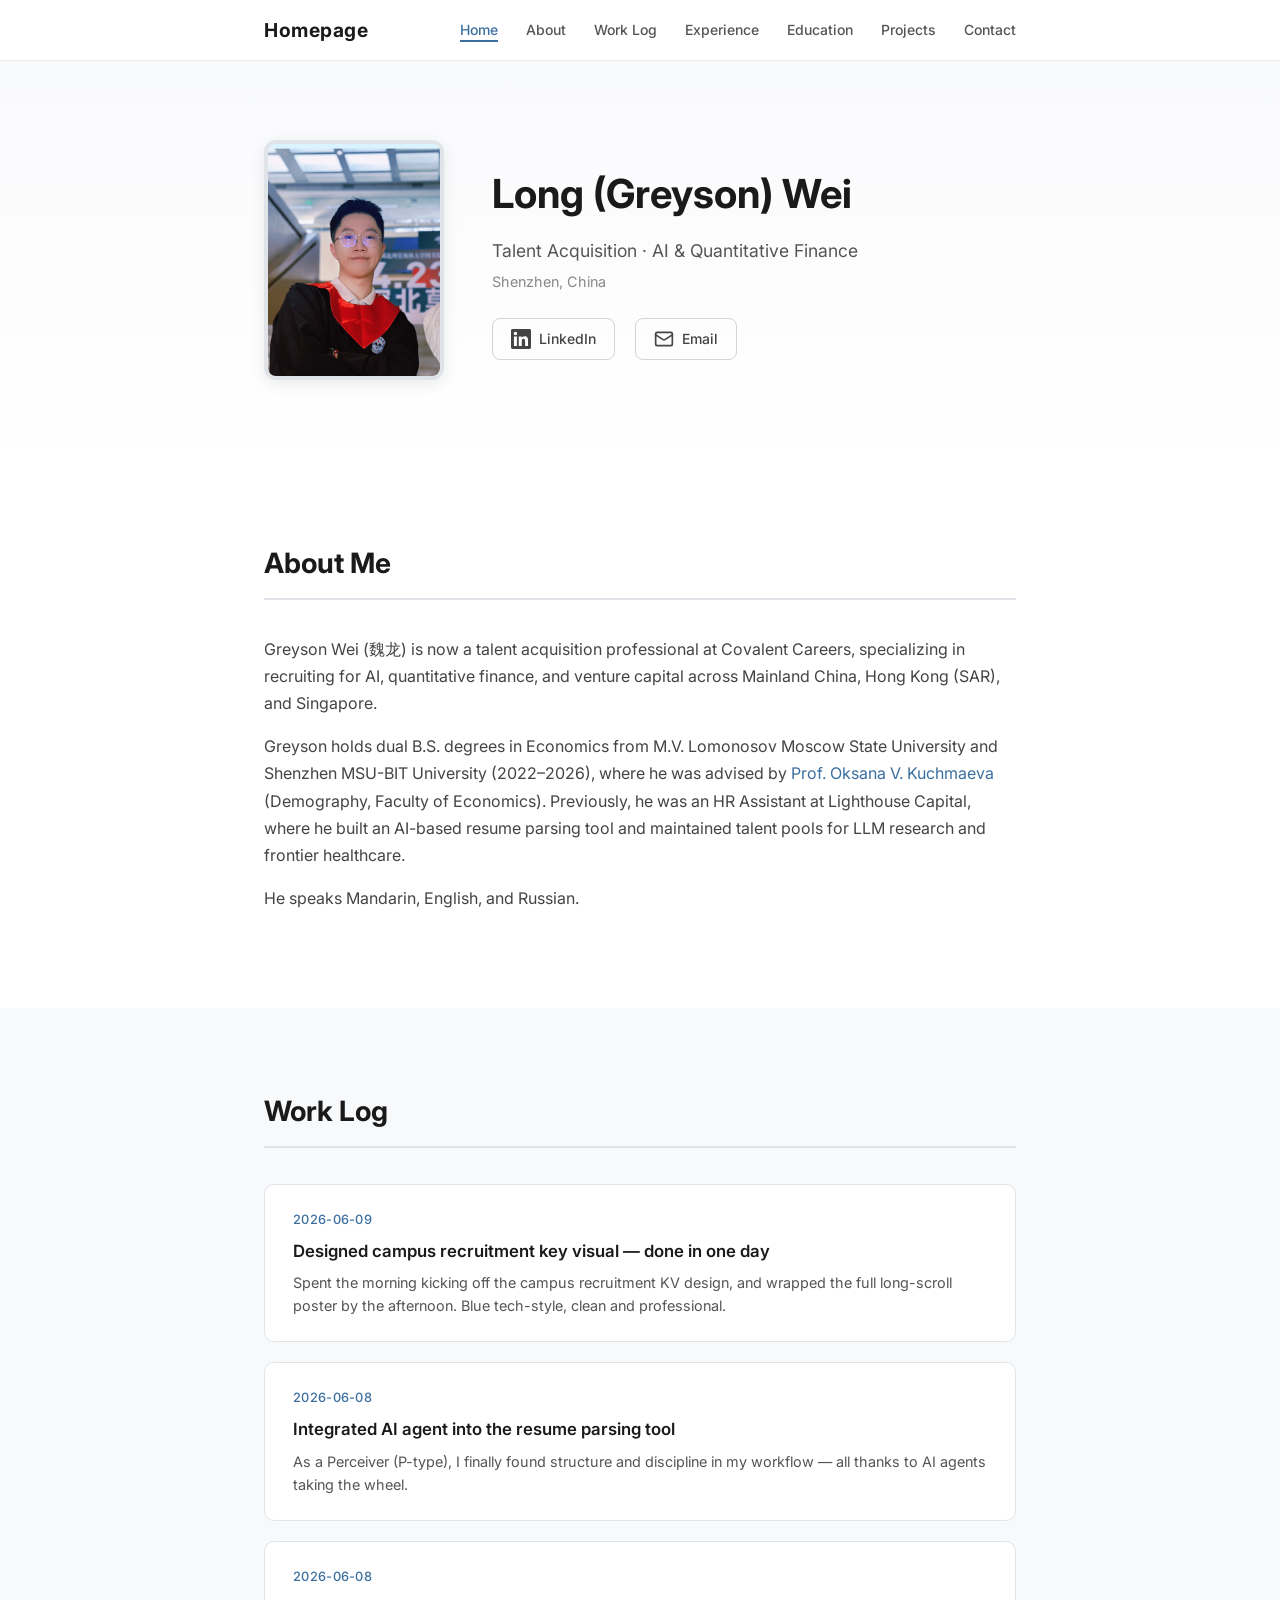
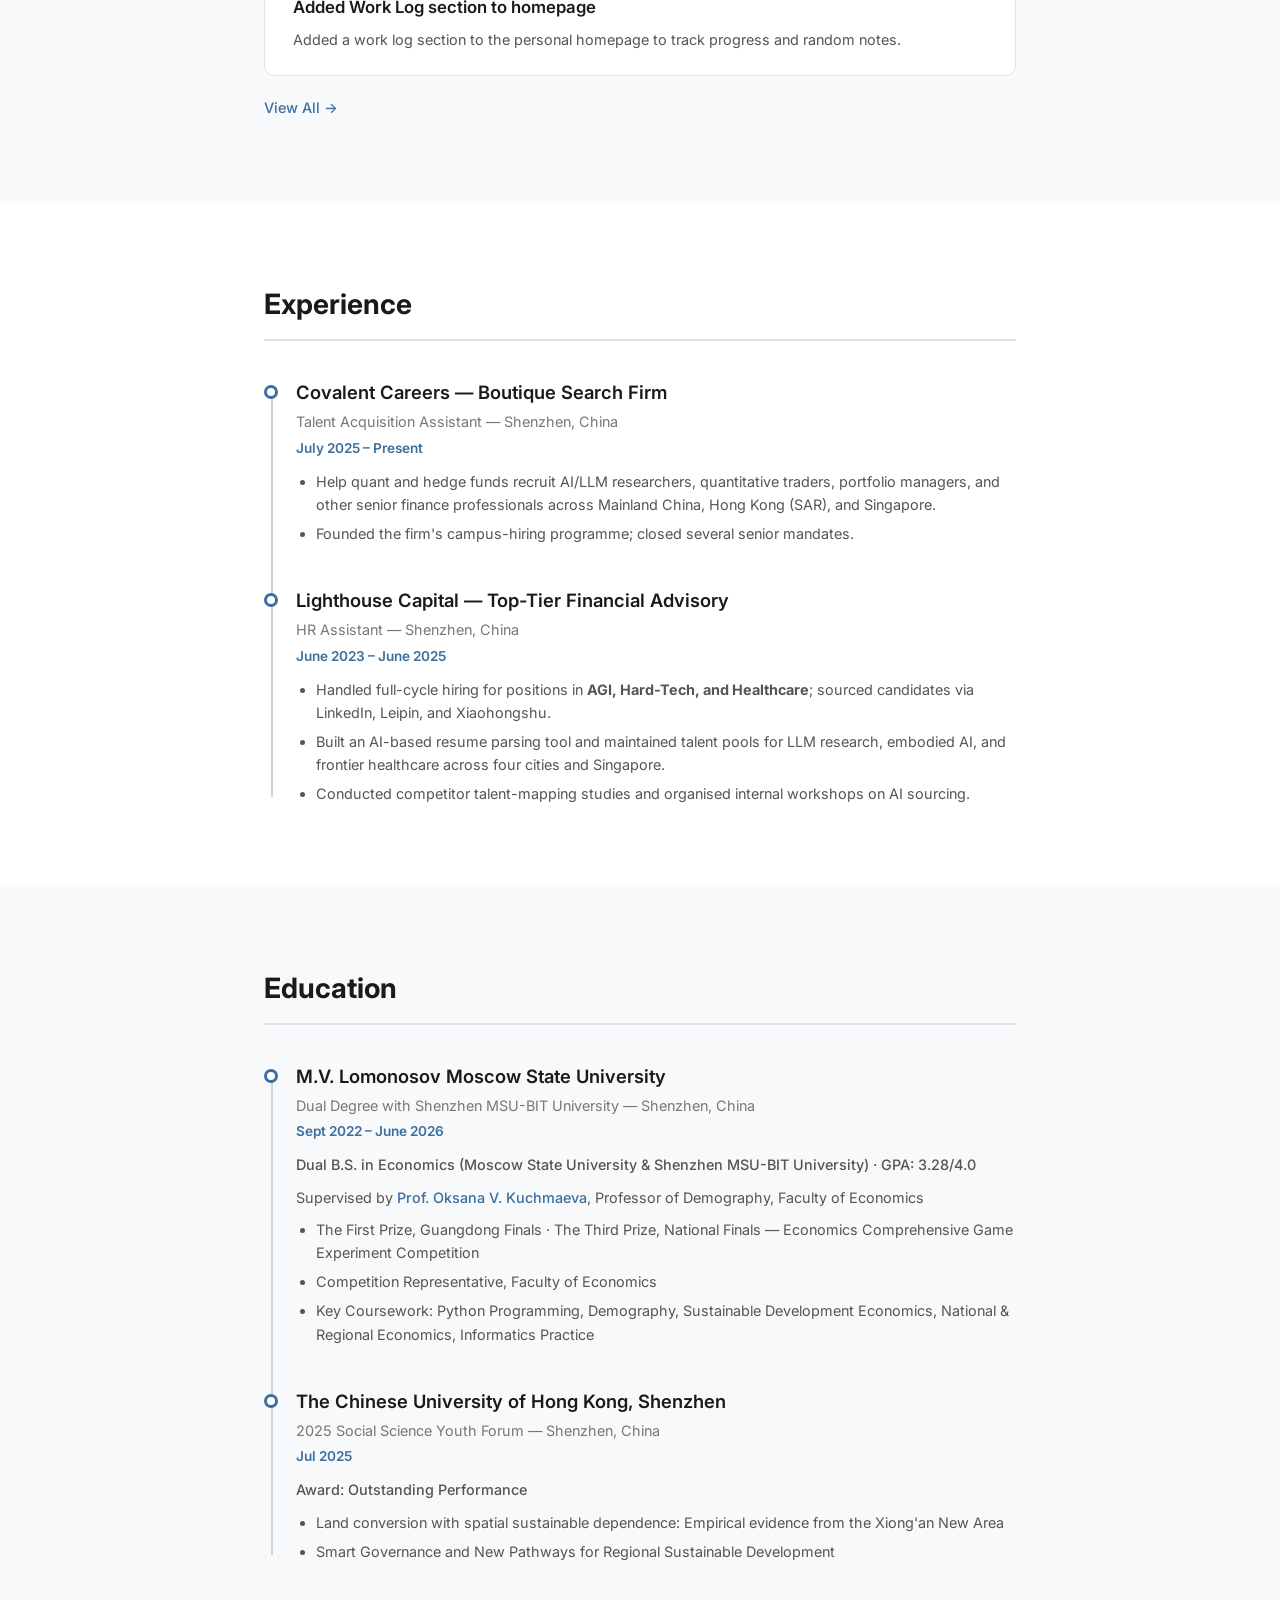
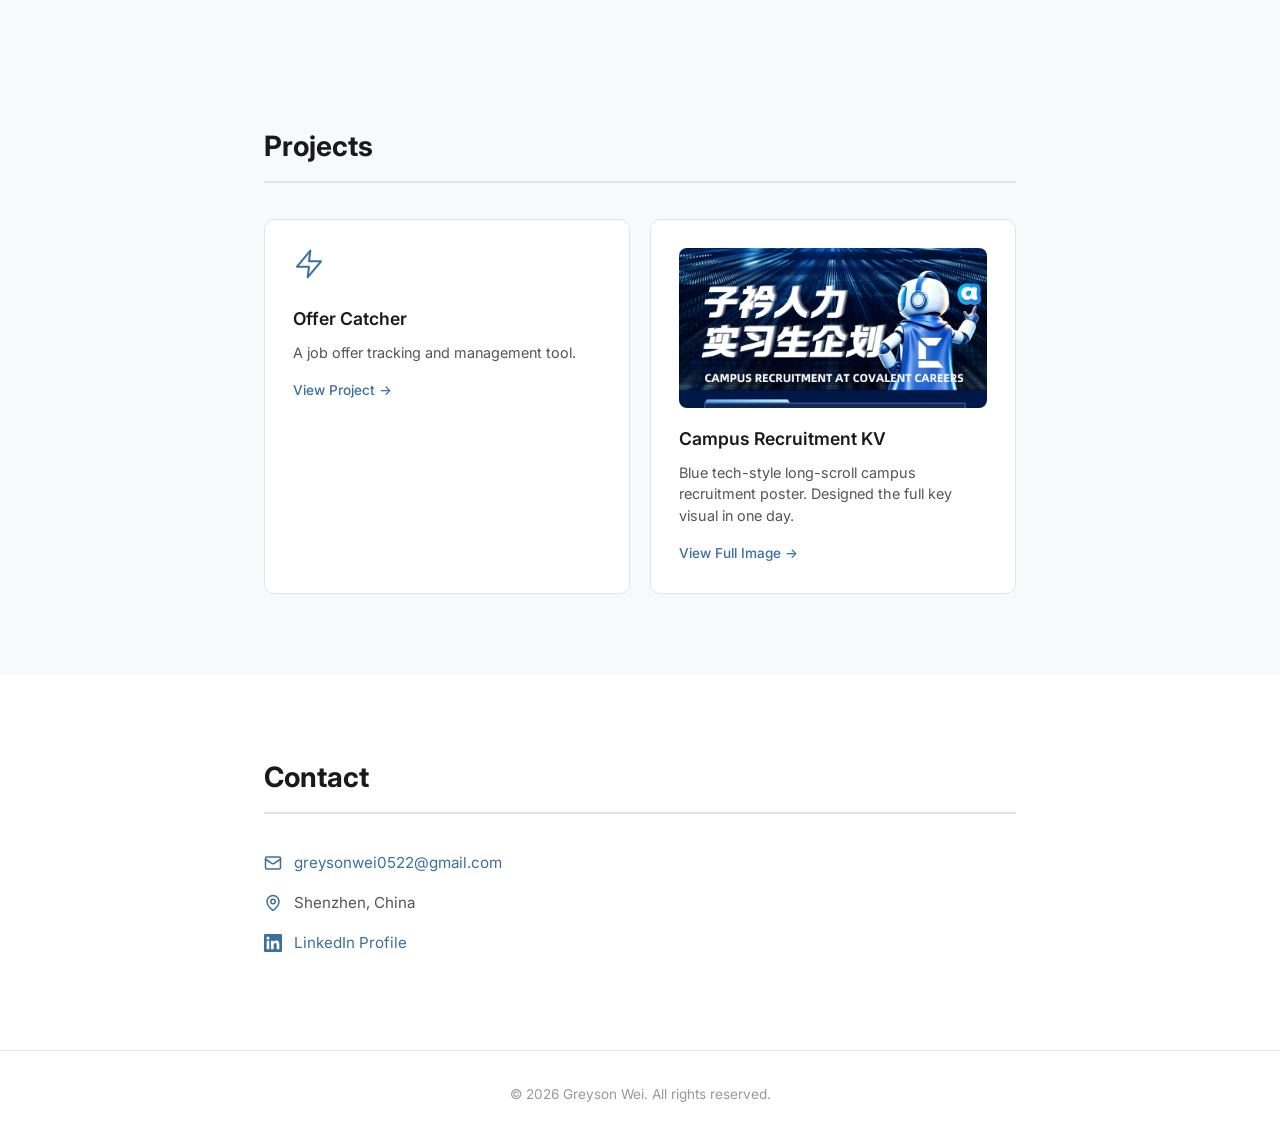
==== index.html @ ce0e75bb "feat: truncate Work Log to 3 entries, add View All link and full log page" ====
<!DOCTYPE html>
<html lang="en">
<head>
  <meta charset="UTF-8" />
  <meta name="viewport" content="width=device-width, initial-scale=1.0" />
  <title>Greyson Wei</title>
  <meta name="description" content="Long (Greyson) Wei — Talent acquisition professional specializing in AI and quantitative finance, trilingual in Mandarin, English, and Russian." />
  <link rel="stylesheet" href="css/style.css" />
  <link rel="preconnect" href="https://fonts.googleapis.com" />
  <link rel="preconnect" href="https://fonts.gstatic.com" crossorigin />
  <link href="https://fonts.googleapis.com/css2?family=Inter:wght@400;500;600;700&display=swap" rel="stylesheet" />
</head>
<body>

  <!-- ===== Navigation ===== -->
  <nav id="navbar">
    <div class="nav-container">
      <a href="#home" class="nav-logo">Homepage</a>
      <button class="hamburger" id="hamburger" aria-label="Toggle menu">
        <span></span><span></span><span></span>
      </button>
      <ul class="nav-links" id="nav-links">
        <li><a href="#home">Home</a></li>
        <li><a href="#about">About</a></li>
        <li><a href="#work-log">Work Log</a></li>
        <li><a href="#experience">Experience</a></li>
        <li><a href="#education">Education</a></li>
        <li><a href="#projects">Projects</a></li>
        <li><a href="#contact">Contact</a></li>
      </ul>
    </div>
  </nav>

  <!-- ===== Hero ===== -->
  <section id="home" class="hero">
    <div class="container">
      <div class="hero-body">
        <div class="hero-left">
          <img src="images/photo.jpg" alt="Greyson Wei" class="hero-photo" onerror="this.style.display='none'" />
        </div>
        <div class="hero-right">
          <h1>Long (Greyson) Wei</h1>
          <p class="hero-tagline">Talent Acquisition &middot; AI &amp; Quantitative Finance</p>
          <p class="hero-location">Shenzhen, China</p>
          <div class="hero-links">
            <a href="https://www.linkedin.com/in/greyson-w-4a4350323" target="_blank" rel="noopener">
              <svg width="20" height="20" viewBox="0 0 24 24" fill="currentColor"><path d="M20.447 20.452h-3.554v-5.569c0-1.328-.027-3.037-1.852-3.037-1.853 0-2.136 1.445-2.136 2.939v5.667H9.351V9h3.414v1.561h.046c.477-.9 1.637-1.85 3.37-1.85 3.601 0 4.267 2.37 4.267 5.455v6.286zM5.337 7.433a2.062 2.062 0 01-2.063-2.065 2.064 2.064 0 112.063 2.065zm1.782 13.019H3.555V9h3.564v11.452zM22.225 0H1.771C.792 0 0 .774 0 1.729v20.542C0 23.227.792 24 1.771 24h20.451C23.2 24 24 23.227 24 22.271V1.729C24 .774 23.2 0 22.222 0h.003z"/></svg>
              LinkedIn
            </a>
            <a href="mailto:greysonwei0522@gmail.com">
              <svg width="20" height="20" viewBox="0 0 24 24" fill="none" stroke="currentColor" stroke-width="2" stroke-linecap="round" stroke-linejoin="round"><rect x="2" y="4" width="20" height="16" rx="2"/><path d="m22 7-8.97 5.7a1.94 1.94 0 0 1-2.06 0L2 7"/></svg>
              Email
            </a>
          </div>
        </div>
      </div>
    </div>
  </section>

  <!-- ===== About Me ===== -->
  <section id="about" class="section">
    <div class="container">
      <h2 class="section-title">About Me</h2>
      <div class="about-content">
        <p>
          Greyson Wei (魏龙) is now a talent acquisition professional at Covalent Careers, specializing in recruiting for AI, quantitative finance, and venture capital across Mainland China, Hong Kong (SAR), and Singapore.
        </p>
        <p>
          Greyson holds dual B.S. degrees in Economics from M.V. Lomonosov Moscow State University and Shenzhen MSU-BIT University (2022&ndash;2026), where he was advised by <a href="https://istina.msu.ru/workers/30251946/" target="_blank" rel="noopener">Prof. Oksana V. Kuchmaeva</a> (Demography, Faculty of Economics). Previously, he was an HR Assistant at Lighthouse Capital, where he built an AI-based resume parsing tool and maintained talent pools for LLM research and frontier healthcare.
        </p>
        <p>
          He speaks Mandarin, English, and Russian.
        </p>
      </div>
    </div>
  </section>

  <!-- ===== Work Log ===== -->
  <section id="work-log" class="section section-alt">
    <div class="container">
      <h2 class="section-title">Work Log</h2>
      <div class="log-list">
        <article class="log-item">
          <time class="log-date">2026-06-09</time>
          <h3 class="log-title"><a href="#">Designed campus recruitment key visual — done in one day</a></h3>
          <p class="log-excerpt">Spent the morning kicking off the campus recruitment KV design, and wrapped the full long-scroll poster by the afternoon. Blue tech-style, clean and professional.</p>
        </article>
        <article class="log-item">
          <time class="log-date">2026-06-08</time>
          <h3 class="log-title"><a href="#">Integrated AI agent into the resume parsing tool</a></h3>
          <p class="log-excerpt">As a Perceiver (P-type), I finally found structure and discipline in my workflow — all thanks to AI agents taking the wheel.</p>
        </article>
        <article class="log-item">
          <time class="log-date">2026-06-08</time>
          <h3 class="log-title"><a href="#">Added Work Log section to homepage</a></h3>
          <p class="log-excerpt">Added a work log section to the personal homepage to track progress and random notes.</p>
        </article>
      </div>
      <a href="work-log.html" class="log-view-all">View All &rarr;</a>
    </div>
  </section>

  <!-- ===== Experience (moved after Work Log) ===== -->
  <section id="experience" class="section">
    <div class="container">
      <h2 class="section-title">Experience</h2>
      <div class="timeline">

        <div class="timeline-item">
          <div class="timeline-marker"></div>
          <div class="timeline-content">
            <h3>Covalent Careers &mdash; Boutique Search Firm</h3>
            <p class="timeline-sub">Talent Acquisition Assistant &mdash; Shenzhen, China</p>
            <p class="timeline-date">July 2025 &ndash; Present</p>
            <ul class="timeline-details">
              <li>Help quant and hedge funds recruit AI/LLM researchers, quantitative traders, portfolio managers, and other senior finance professionals across Mainland China, Hong Kong (SAR), and Singapore.</li>
              <li>Founded the firm's campus-hiring programme; closed several senior mandates.</li>
            </ul>
          </div>
        </div>

        <div class="timeline-item">
          <div class="timeline-marker"></div>
          <div class="timeline-content">
            <h3>Lighthouse Capital &mdash; Top-Tier Financial Advisory</h3>
            <p class="timeline-sub">HR Assistant &mdash; Shenzhen, China</p>
            <p class="timeline-date">June 2023 &ndash; June 2025</p>
            <ul class="timeline-details">
              <li>Handled full-cycle hiring for positions in <strong>AGI, Hard-Tech, and Healthcare</strong>; sourced candidates via LinkedIn, Leipin, and Xiaohongshu.</li>
              <li>Built an AI-based resume parsing tool and maintained talent pools for LLM research, embodied AI, and frontier healthcare across four cities and Singapore.</li>
              <li>Conducted competitor talent-mapping studies and organised internal workshops on AI sourcing.</li>
            </ul>
          </div>
        </div>

      </div>
    </div>
  </section>

  <!-- ===== Education ===== -->
  <section id="education" class="section section-alt">
    <div class="container">
      <h2 class="section-title">Education</h2>
      <div class="timeline">

        <div class="timeline-item">
          <div class="timeline-marker"></div>
          <div class="timeline-content">
            <h3>M.V. Lomonosov Moscow State University</h3>
            <p class="timeline-sub">Dual Degree with Shenzhen MSU-BIT University &mdash; Shenzhen, China</p>
            <p class="timeline-date">Sept 2022 &ndash; June 2026</p>
            <p class="timeline-degree">Dual B.S. in Economics (Moscow State University &amp; Shenzhen MSU-BIT University) &middot; GPA: 3.28/4.0</p>
            <p class="timeline-advisor">Supervised by <a href="https://istina.msu.ru/workers/30251946/" target="_blank" rel="noopener">Prof. Oksana V. Kuchmaeva</a>, Professor of Demography, Faculty of Economics</p>
            <ul class="timeline-details">
              <li>The First Prize, Guangdong Finals &middot; The Third Prize, National Finals &mdash; Economics Comprehensive Game Experiment Competition</li>
              <li>Competition Representative, Faculty of Economics</li>
              <li>Key Coursework: Python Programming, Demography, Sustainable Development Economics, National &amp; Regional Economics, Informatics Practice</li>
            </ul>
          </div>
        </div>

        <div class="timeline-item">
          <div class="timeline-marker"></div>
          <div class="timeline-content">
            <h3>The Chinese University of Hong Kong, Shenzhen</h3>
            <p class="timeline-sub">2025 Social Science Youth Forum &mdash; Shenzhen, China</p>
            <p class="timeline-date">Jul 2025</p>
            <p class="timeline-degree">Award: Outstanding Performance</p>
            <ul class="timeline-details">
              <li>Land conversion with spatial sustainable dependence: Empirical evidence from the Xiong'an New Area</li>
              <li>Smart Governance and New Pathways for Regional Sustainable Development</li>
            </ul>
          </div>
        </div>

      </div>
    </div>
  </section>

  <!-- ===== Projects ===== -->
  <section id="projects" class="section section-alt">
    <div class="container">
      <h2 class="section-title">Projects</h2>
      <div class="projects-grid">
        <a href="https://offer-catcher-greyson0522-d6grr92wvc71c1aa5.webapps.tcloudbase.com/index.html#home" target="_blank" rel="noopener" class="project-card">
          <div class="project-card-icon">
            <svg width="32" height="32" viewBox="0 0 24 24" fill="none" stroke="#3b6fa0" stroke-width="1.5" stroke-linecap="round" stroke-linejoin="round"><path d="M13 2L3 14h9l-1 8 10-12h-9l1-8z"/></svg>
          </div>
          <h3>Offer Catcher</h3>
          <p>A job offer tracking and management tool.</p>
          <span class="project-link">View Project &rarr;</span>
        </a>
        <a href="assets/campus-recruitment-kv.png" target="_blank" rel="noopener" class="project-card">
          <div class="project-card-thumb">
            <img src="assets/campus-recruitment-kv.png" alt="Campus Recruitment Key Visual" loading="lazy" />
          </div>
          <h3>Campus Recruitment KV</h3>
          <p>Blue tech-style long-scroll campus recruitment poster. Designed the full key visual in one day.</p>
          <span class="project-link">View Full Image &rarr;</span>
        </a>
      </div>
    </div>
  </section>

  <!-- ===== Contact ===== -->
  <section id="contact" class="section">
    <div class="container">
      <h2 class="section-title">Contact</h2>
      <div class="contact-info">
        <p>
          <svg width="18" height="18" viewBox="0 0 24 24" fill="none" stroke="currentColor" stroke-width="2" stroke-linecap="round" stroke-linejoin="round"><rect x="2" y="4" width="20" height="16" rx="2"/><path d="m22 7-8.97 5.7a1.94 1.94 0 0 1-2.06 0L2 7"/></svg>
          <a href="mailto:greysonwei0522@gmail.com">greysonwei0522@gmail.com</a>
        </p>
        <p>
          <svg width="18" height="18" viewBox="0 0 24 24" fill="none" stroke="currentColor" stroke-width="2" stroke-linecap="round" stroke-linejoin="round"><path d="M20 10c0 6-8 12-8 12s-8-6-8-12a8 8 0 0 1 16 0Z"/><circle cx="12" cy="10" r="3"/></svg>
          Shenzhen, China
        </p>
        <p>
          <svg width="18" height="18" viewBox="0 0 24 24" fill="currentColor"><path d="M20.447 20.452h-3.554v-5.569c0-1.328-.027-3.037-1.852-3.037-1.853 0-2.136 1.445-2.136 2.939v5.667H9.351V9h3.414v1.561h.046c.477-.9 1.637-1.85 3.37-1.85 3.601 0 4.267 2.37 4.267 5.455v6.286zM5.337 7.433a2.062 2.062 0 01-2.063-2.065 2.064 2.064 0 112.063 2.065zm1.782 13.019H3.555V9h3.564v11.452zM22.225 0H1.771C.792 0 0 .774 0 1.729v20.542C0 23.227.792 24 1.771 24h20.451C23.2 24 24 23.227 24 22.271V1.729C24 .774 23.2 0 22.222 0h.003z"/></svg>
          <a href="https://www.linkedin.com/in/greyson-w-4a4350323" target="_blank" rel="noopener">LinkedIn Profile</a>
        </p>
      </div>
    </div>
  </section>

  <!-- ===== Footer ===== -->
  <footer>
    <div class="container">
      <p>&copy; 2026 Greyson Wei. All rights reserved.</p>
    </div>
  </footer>

  <script src="js/main.js"></script>
</body>
</html>
---- css/style.css ----
/* ===== Reset & Base ===== */
*,
*::before,
*::after {
  margin: 0;
  padding: 0;
  box-sizing: border-box;
}

html {
  scroll-behavior: smooth;
  scroll-padding-top: 72px;
}

body {
  font-family: 'Inter', -apple-system, BlinkMacSystemFont, 'Segoe UI', Roboto, sans-serif;
  font-size: 16px;
  line-height: 1.7;
  color: #333;
  background: #fff;
  -webkit-font-smoothing: antialiased;
}

a {
  color: #3b6fa0;
  text-decoration: none;
  transition: color 0.2s;
}

a:hover {
  color: #1a4d7a;
}

img {
  max-width: 100%;
  display: block;
}

ul {
  list-style: none;
}

/* ===== Layout ===== */
.container {
  max-width: 800px;
  margin: 0 auto;
  padding: 0 24px;
}

.section {
  padding: 80px 0;
}

.section-alt {
  background: #f8f9fb;
}

.section-title {
  font-size: 1.75rem;
  font-weight: 700;
  color: #1a1a1a;
  margin-bottom: 36px;
  padding-bottom: 10px;
  border-bottom: 2px solid #e0e4e8;
}

/* ===== Navigation ===== */
#navbar {
  position: fixed;
  top: 0;
  left: 0;
  width: 100%;
  z-index: 1000;
  background: rgba(255, 255, 255, 0.95);
  backdrop-filter: blur(8px);
  -webkit-backdrop-filter: blur(8px);
  border-bottom: 1px solid #e8eaed;
  transition: box-shadow 0.3s;
}

#navbar.scrolled {
  box-shadow: 0 2px 12px rgba(0, 0, 0, 0.06);
}

.nav-container {
  max-width: 800px;
  margin: 0 auto;
  padding: 0 24px;
  display: flex;
  align-items: center;
  justify-content: space-between;
  height: 60px;
}

.nav-logo {
  font-weight: 700;
  font-size: 1.2rem;
  color: #1a1a1a;
  letter-spacing: 0.5px;
}

.nav-links {
  display: flex;
  gap: 28px;
}

.nav-links a {
  font-size: 0.875rem;
  font-weight: 500;
  color: #555;
  transition: color 0.2s;
  position: relative;
}

.nav-links a::after {
  content: '';
  position: absolute;
  bottom: -4px;
  left: 0;
  width: 0;
  height: 2px;
  background: #3b6fa0;
  transition: width 0.25s;
}

.nav-links a:hover,
.nav-links a.active {
  color: #3b6fa0;
}

.nav-links a:hover::after,
.nav-links a.active::after {
  width: 100%;
}

/* Hamburger */
.hamburger {
  display: none;
  flex-direction: column;
  gap: 5px;
  background: none;
  border: none;
  cursor: pointer;
  padding: 4px;
}

.hamburger span {
  display: block;
  width: 22px;
  height: 2px;
  background: #333;
  border-radius: 2px;
  transition: all 0.3s;
}

.hamburger.open span:nth-child(1) {
  transform: translateY(7px) rotate(45deg);
}

.hamburger.open span:nth-child(2) {
  opacity: 0;
}

.hamburger.open span:nth-child(3) {
  transform: translateY(-7px) rotate(-45deg);
}

/* ===== Hero ===== */
.hero {
  padding-top: 140px;
  padding-bottom: 80px;
  background: linear-gradient(180deg, #f8f9fb 0%, #fff 100%);
}

.hero-body {
  display: flex;
  align-items: center;
  gap: 48px;
}

.hero-left {
  flex-shrink: 0;
}

.hero-photo {
  width: 180px;
  height: 240px;
  border-radius: 12px;
  object-fit: cover;
  border: 4px solid #e0e4e8;
  background: #e0e4e8;
  box-shadow: 0 4px 16px rgba(0, 0, 0, 0.08);
}

.hero-right {
  text-align: left;
}

.hero h1 {
  font-size: 2.5rem;
  font-weight: 700;
  color: #1a1a1a;
  margin-bottom: 8px;
}

.hero-tagline {
  font-size: 1.1rem;
  color: #555;
  margin-bottom: 4px;
}

.hero-location {
  font-size: 0.9rem;
  color: #888;
  margin-bottom: 24px;
}

.hero-links {
  display: flex;
  gap: 20px;
  flex-wrap: wrap;
}

.hero-links a {
  display: inline-flex;
  align-items: center;
  gap: 8px;
  padding: 8px 18px;
  border: 1px solid #d0d5db;
  border-radius: 8px;
  font-size: 0.875rem;
  font-weight: 500;
  color: #444;
  transition: all 0.2s;
}

.hero-links a:hover {
  border-color: #3b6fa0;
  color: #3b6fa0;
  background: #f0f5fa;
}

.hero-links svg {
  flex-shrink: 0;
}

/* ===== About ===== */
.about-content p {
  margin-bottom: 16px;
  color: #444;
}

.timeline-advisor {
  font-size: 0.9rem;
  color: #555;
  margin-bottom: 8px;
}

.timeline-advisor a {
  font-weight: 500;
}

.about-content strong {
  color: #1a1a1a;
}

/* ===== Timeline ===== */
.timeline {
  position: relative;
  padding-left: 32px;
}

.timeline::before {
  content: '';
  position: absolute;
  left: 7px;
  top: 8px;
  bottom: 8px;
  width: 2px;
  background: #d0d5db;
}

.timeline-item {
  position: relative;
  margin-bottom: 40px;
}

.timeline-item:last-child {
  margin-bottom: 0;
}

.timeline-marker {
  position: absolute;
  left: -32px;
  top: 8px;
  width: 14px;
  height: 14px;
  border-radius: 50%;
  background: #fff;
  border: 3px solid #3b6fa0;
  z-index: 1;
}

.timeline-content h3 {
  font-size: 1.15rem;
  font-weight: 600;
  color: #1a1a1a;
  margin-bottom: 2px;
}

.timeline-sub {
  font-size: 0.9rem;
  color: #777;
  margin-bottom: 2px;
}

.timeline-date {
  font-size: 0.85rem;
  font-weight: 600;
  color: #3b6fa0;
  margin-bottom: 10px;
}

.timeline-degree {
  font-size: 0.9rem;
  font-weight: 500;
  color: #555;
  margin-bottom: 8px;
}

.timeline-details {
  list-style: disc;
  padding-left: 20px;
}

.timeline-details li {
  font-size: 0.9rem;
  color: #555;
  margin-bottom: 6px;
  line-height: 1.6;
}

.timeline-details li:last-child {
  margin-bottom: 0;
}

/* ===== Skills ===== */
.skills-grid {
  display: grid;
  grid-template-columns: repeat(auto-fit, minmax(220px, 1fr));
  gap: 20px;
}

.skill-card {
  background: #fff;
  border: 1px solid #e0e4e8;
  border-radius: 10px;
  padding: 24px;
  transition: box-shadow 0.2s, transform 0.2s;
}

.skill-card:hover {
  box-shadow: 0 4px 16px rgba(0, 0, 0, 0.06);
  transform: translateY(-2px);
}

.skill-card h3 {
  font-size: 1rem;
  font-weight: 600;
  color: #1a1a1a;
  margin-bottom: 8px;
}

.skill-card p {
  font-size: 0.9rem;
  color: #555;
}

/* ===== Projects ===== */
.projects-grid {
  display: grid;
  grid-template-columns: repeat(auto-fit, minmax(280px, 1fr));
  gap: 20px;
}

.project-card {
  display: flex;
  flex-direction: column;
  align-items: flex-start;
  background: #fff;
  border: 1px solid #e0e4e8;
  border-radius: 10px;
  padding: 28px;
  color: #444;
  text-decoration: none;
  transition: box-shadow 0.2s, transform 0.2s, border-color 0.2s;
}

.project-card:hover {
  box-shadow: 0 4px 16px rgba(0, 0, 0, 0.06);
  transform: translateY(-2px);
  border-color: #3b6fa0;
}

.project-card-icon {
  margin-bottom: 16px;
}

.project-card-thumb {
  width: 100%;
  height: 160px;
  overflow: hidden;
  border-radius: 8px;
  margin-bottom: 16px;
}

.project-card-thumb img {
  width: 100%;
  height: 100%;
  object-fit: cover;
  object-position: top center;
  transition: transform 0.3s;
}

.project-card:hover .project-card-thumb img {
  transform: scale(1.03);
}

.project-card h3 {
  font-size: 1.1rem;
  font-weight: 600;
  color: #1a1a1a;
  margin-bottom: 8px;
}

.project-card p {
  font-size: 0.9rem;
  color: #555;
  margin-bottom: 16px;
  line-height: 1.5;
}

.project-link {
  font-size: 0.85rem;
  font-weight: 500;
  color: #3b6fa0;
  transition: gap 0.2s;
}

.project-card:hover .project-link {
  color: #1a4d7a;
}

/* ===== Work Log ===== */
.log-list {
  display: flex;
  flex-direction: column;
  gap: 20px;
}

.log-item {
  padding: 24px 28px;
  border: 1px solid #e0e4e8;
  border-radius: 10px;
  background: #fff;
  transition: box-shadow 0.2s, border-color 0.2s;
}

.log-item:hover {
  box-shadow: 0 4px 16px rgba(0, 0, 0, 0.06);
  border-color: #3b6fa0;
}

.log-date {
  display: block;
  font-size: 0.8rem;
  font-weight: 500;
  color: #3b6fa0;
  margin-bottom: 6px;
  letter-spacing: 0.3px;
}

.log-title {
  font-size: 1.05rem;
  font-weight: 600;
  color: #1a1a1a;
  margin-bottom: 6px;
}

.log-title a {
  color: inherit;
}

.log-title a:hover {
  color: #3b6fa0;
}

.log-excerpt {
  font-size: 0.9rem;
  color: #555;
  line-height: 1.6;
  margin: 0;
}

.log-view-all {
  display: inline-block;
  margin-top: 20px;
  font-size: 0.9rem;
  font-weight: 500;
  color: #3b6fa0;
  text-decoration: none;
  transition: color 0.2s, gap 0.2s;
}

.log-view-all:hover {
  color: #1a4d7a;
}

/* ===== Contact ===== */
.contact-info p {
  display: flex;
  align-items: center;
  gap: 12px;
  margin-bottom: 14px;
  font-size: 0.95rem;
  color: #555;
}

.contact-info svg {
  flex-shrink: 0;
  color: #3b6fa0;
}

/* ===== Footer ===== */
footer {
  padding: 32px 0;
  text-align: center;
  border-top: 1px solid #e8eaed;
  color: #999;
  font-size: 0.85rem;
}

/* ===== Responsive ===== */
@media (max-width: 640px) {
  .hamburger {
    display: flex;
  }

  .nav-links {
    position: fixed;
    top: 60px;
    left: 0;
    width: 100%;
    background: rgba(255, 255, 255, 0.98);
    backdrop-filter: blur(8px);
    -webkit-backdrop-filter: blur(8px);
    flex-direction: column;
    align-items: center;
    padding: 20px 0;
    gap: 16px;
    border-bottom: 1px solid #e8eaed;
    transform: translateY(-100%);
    opacity: 0;
    pointer-events: none;
    transition: transform 0.3s, opacity 0.3s;
  }

  .nav-links.open {
    transform: translateY(0);
    opacity: 1;
    pointer-events: all;
  }

  .hero {
    padding-top: 120px;
    padding-bottom: 60px;
  }

  .hero-body {
    flex-direction: column;
    align-items: center;
    gap: 24px;
  }

  .hero-right {
    text-align: center;
  }

  .hero h1 {
    font-size: 1.8rem;
  }

  .hero-photo {
    width: 140px;
    height: 185px;
  }

  .hero-links {
    justify-content: center;
  }

  .section {
    padding: 56px 0;
  }

  .section-title {
    font-size: 1.4rem;
  }

  .skills-grid {
    grid-template-columns: 1fr;
  }
}
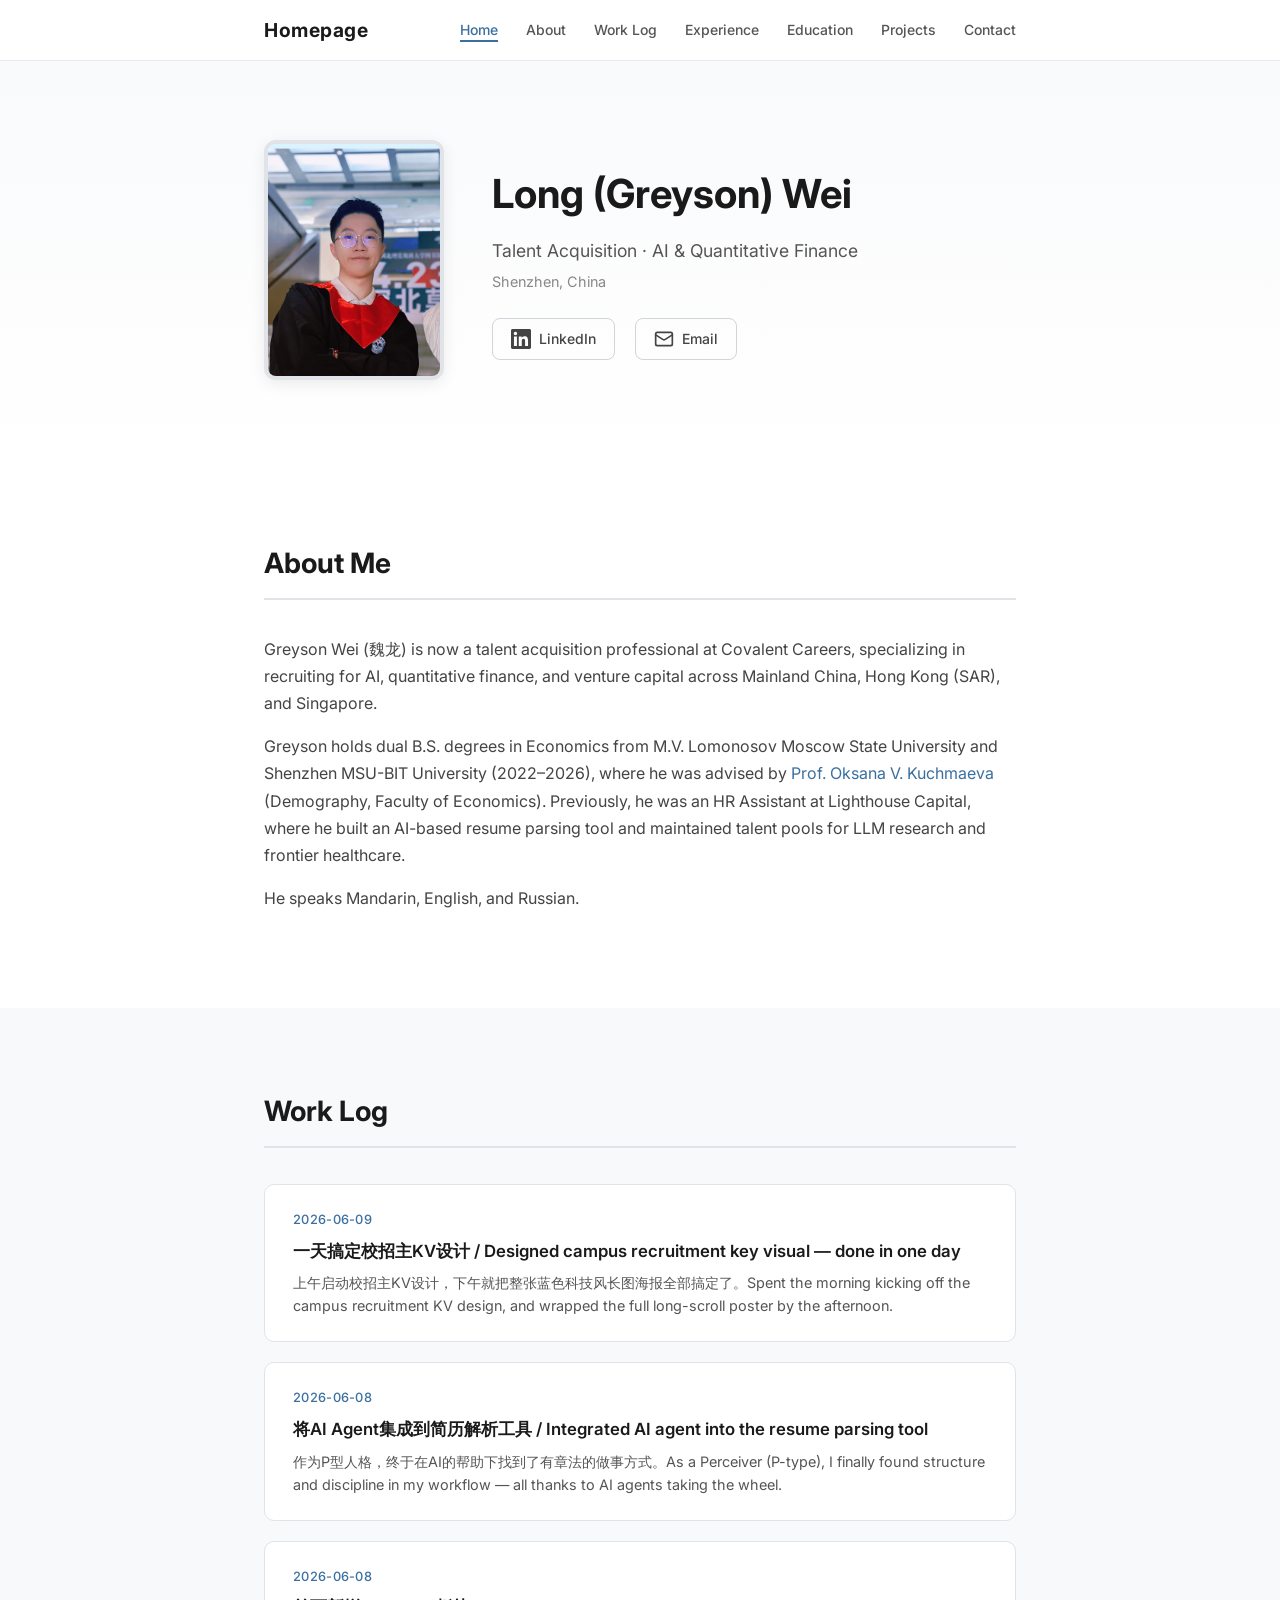
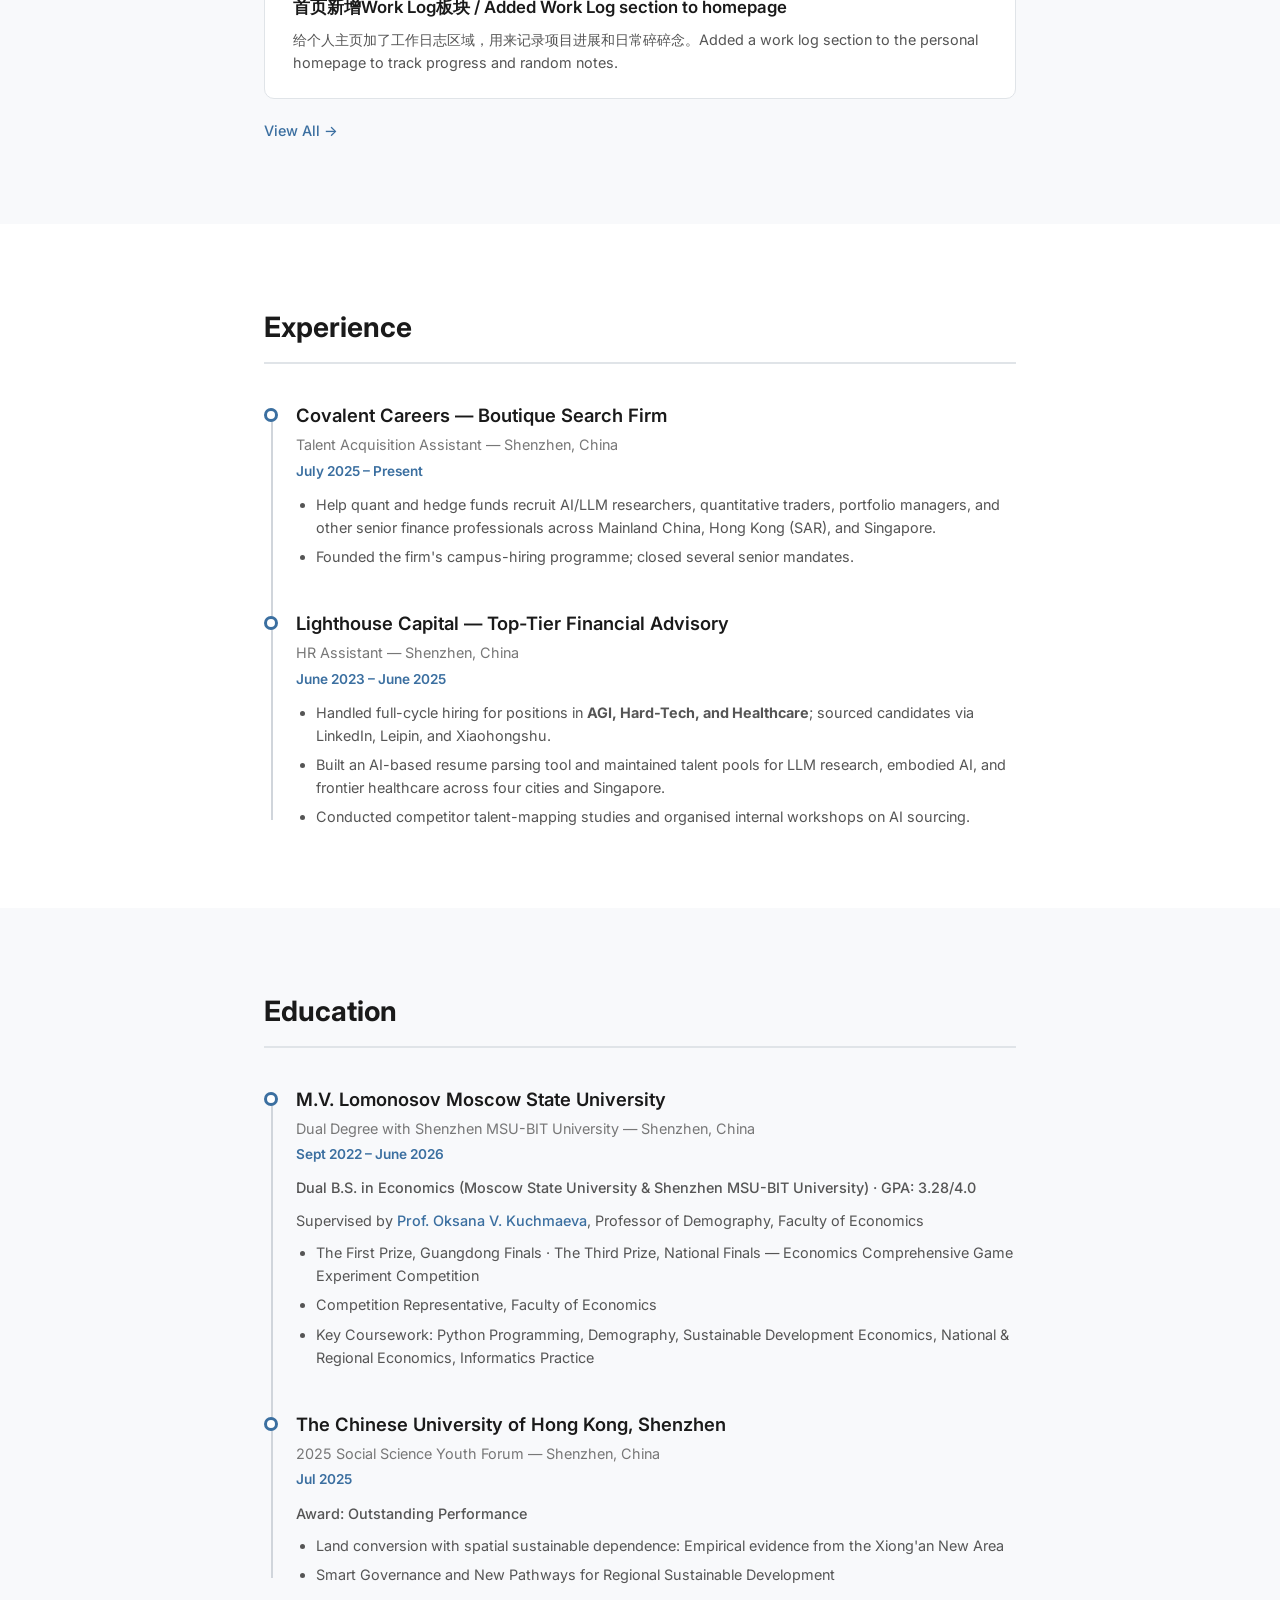
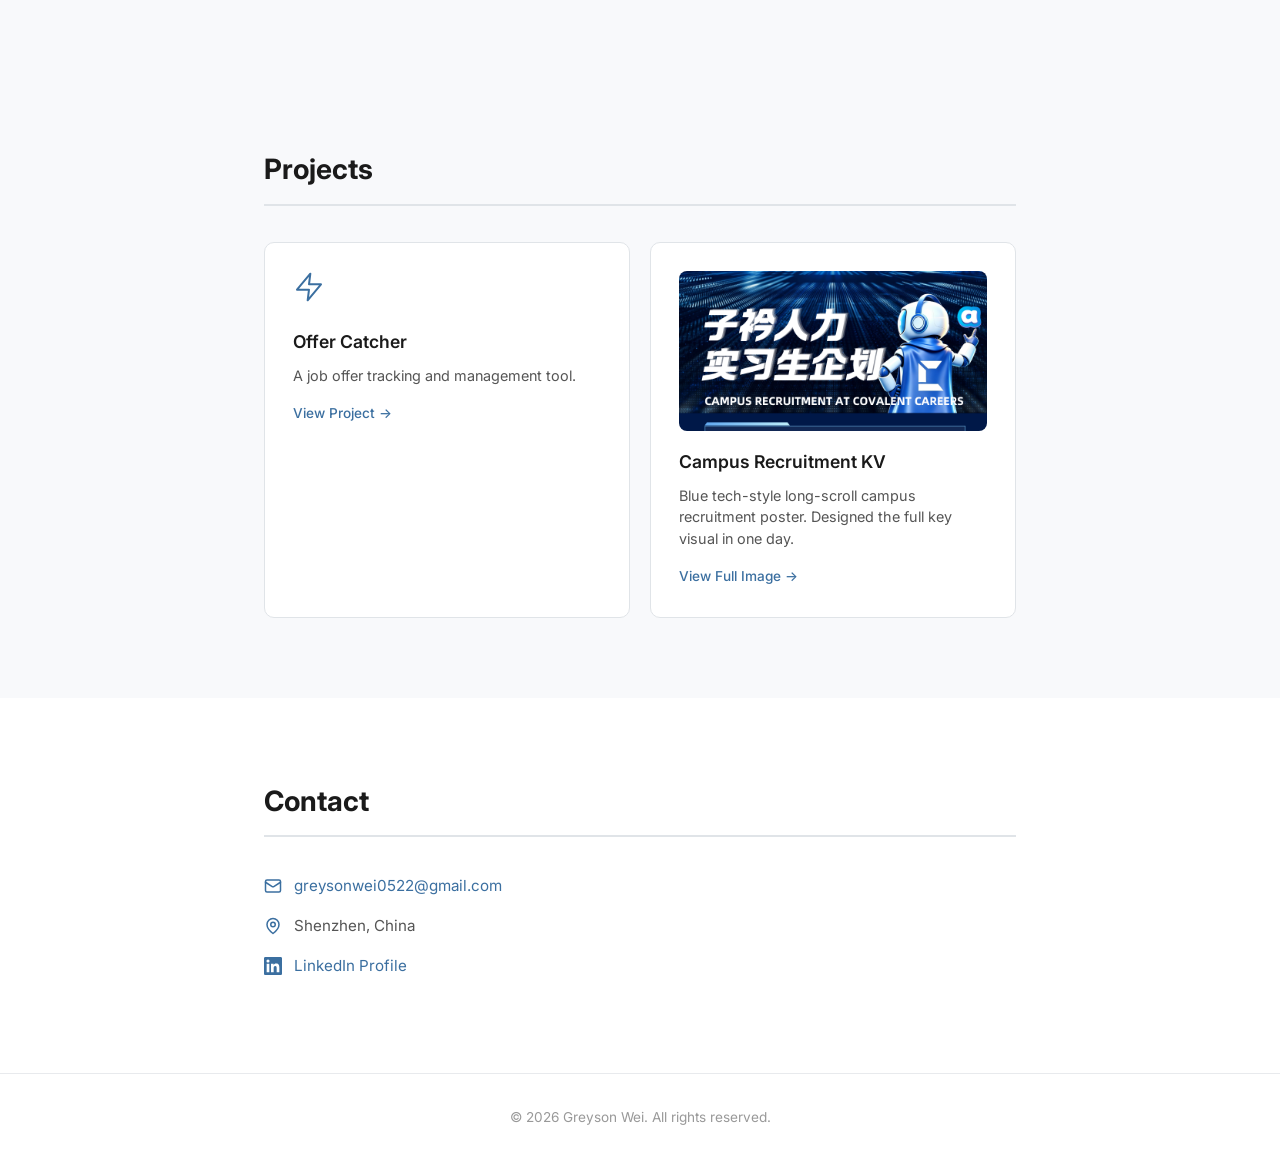
==== commit 5cd6965d: "feat: make Work Log bilingual (Chinese + English)" ====
--- a/index.html
+++ b/index.html
@@ -82,18 +82,18 @@
       <div class="log-list">
         <article class="log-item">
           <time class="log-date">2026-06-09</time>
-          <h3 class="log-title"><a href="#">Designed campus recruitment key visual — done in one day</a></h3>
-          <p class="log-excerpt">Spent the morning kicking off the campus recruitment KV design, and wrapped the full long-scroll poster by the afternoon. Blue tech-style, clean and professional.</p>
+          <h3 class="log-title"><a href="#">一天搞定校招主KV设计 / Designed campus recruitment key visual — done in one day</a></h3>
+          <p class="log-excerpt">上午启动校招主KV设计，下午就把整张蓝色科技风长图海报全部搞定了。Spent the morning kicking off the campus recruitment KV design, and wrapped the full long-scroll poster by the afternoon.</p>
         </article>
         <article class="log-item">
           <time class="log-date">2026-06-08</time>
-          <h3 class="log-title"><a href="#">Integrated AI agent into the resume parsing tool</a></h3>
-          <p class="log-excerpt">As a Perceiver (P-type), I finally found structure and discipline in my workflow — all thanks to AI agents taking the wheel.</p>
+          <h3 class="log-title"><a href="#">将AI Agent集成到简历解析工具 / Integrated AI agent into the resume parsing tool</a></h3>
+          <p class="log-excerpt">作为P型人格，终于在AI的帮助下找到了有章法的做事方式。As a Perceiver (P-type), I finally found structure and discipline in my workflow — all thanks to AI agents taking the wheel.</p>
         </article>
         <article class="log-item">
           <time class="log-date">2026-06-08</time>
-          <h3 class="log-title"><a href="#">Added Work Log section to homepage</a></h3>
-          <p class="log-excerpt">Added a work log section to the personal homepage to track progress and random notes.</p>
+          <h3 class="log-title"><a href="#">首页新增Work Log板块 / Added Work Log section to homepage</a></h3>
+          <p class="log-excerpt">给个人主页加了工作日志区域，用来记录项目进展和日常碎碎念。Added a work log section to the personal homepage to track progress and random notes.</p>
         </article>
       </div>
       <a href="work-log.html" class="log-view-all">View All &rarr;</a>
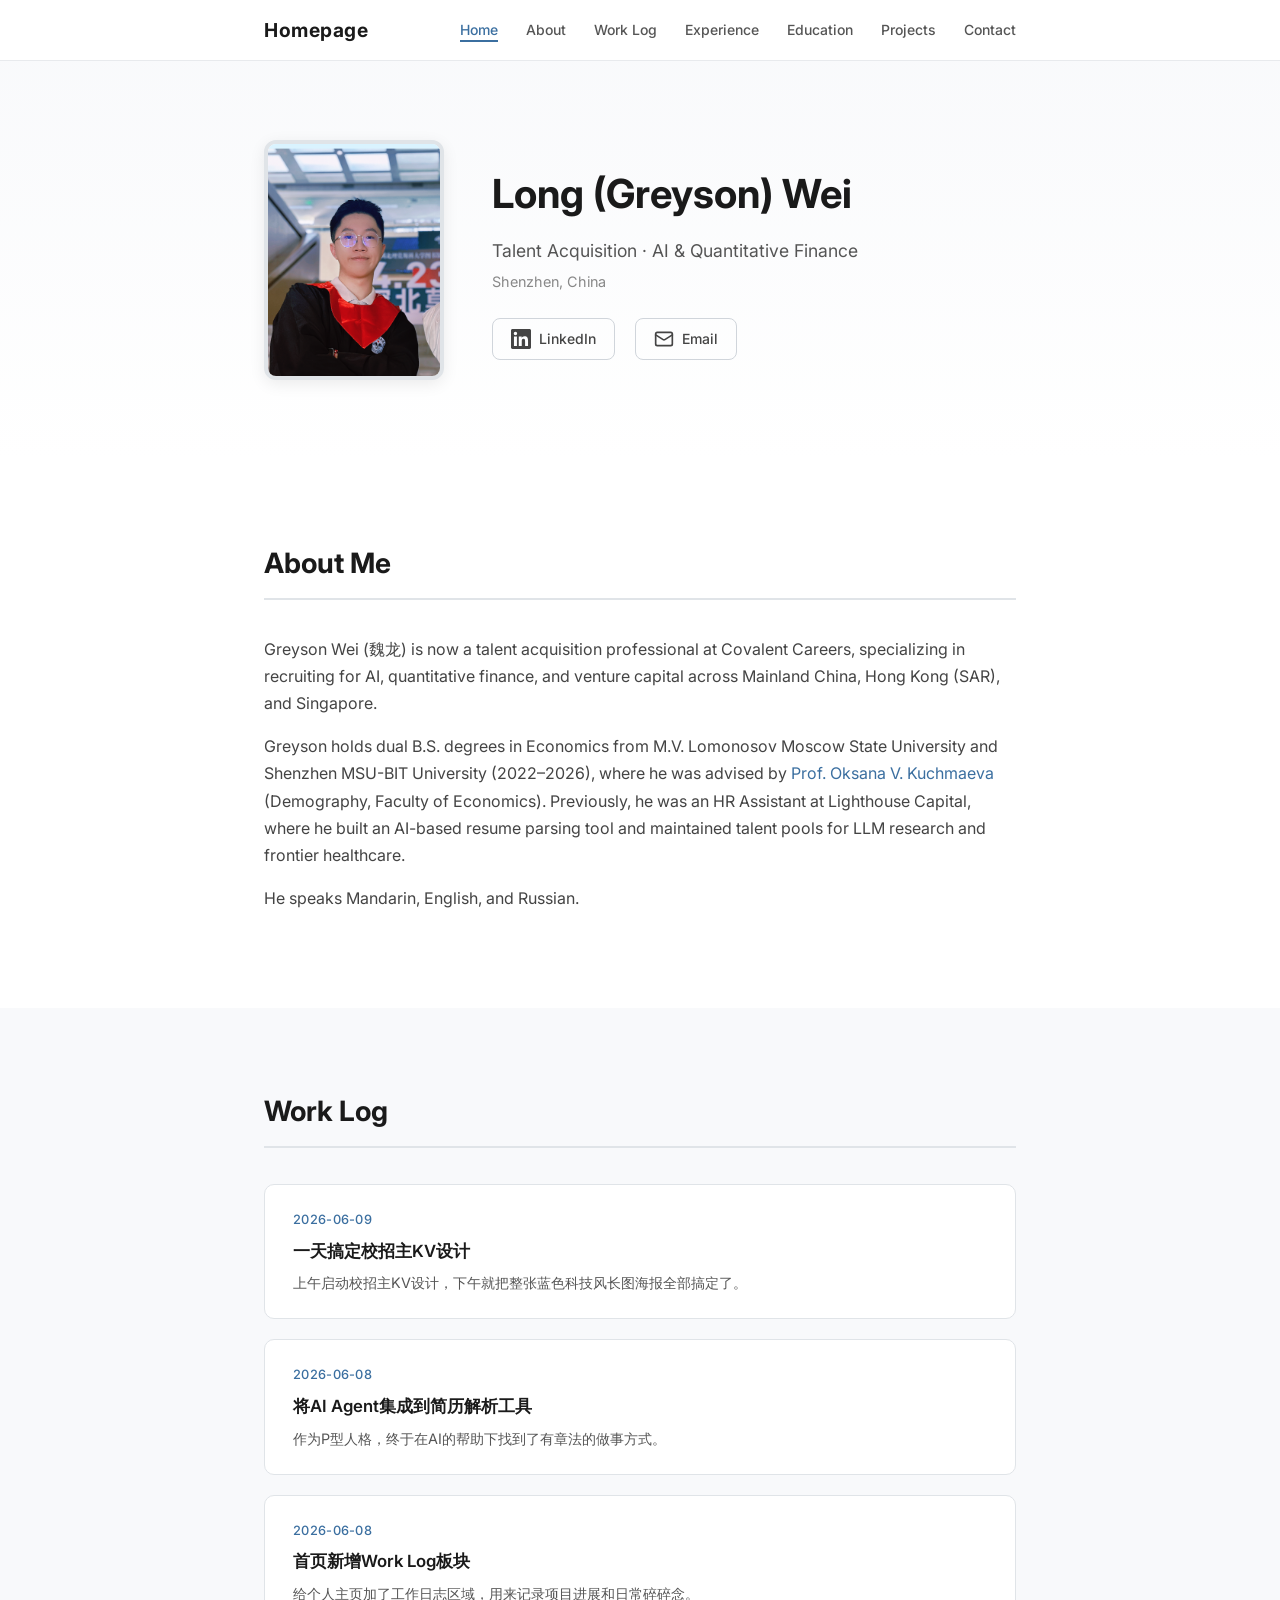
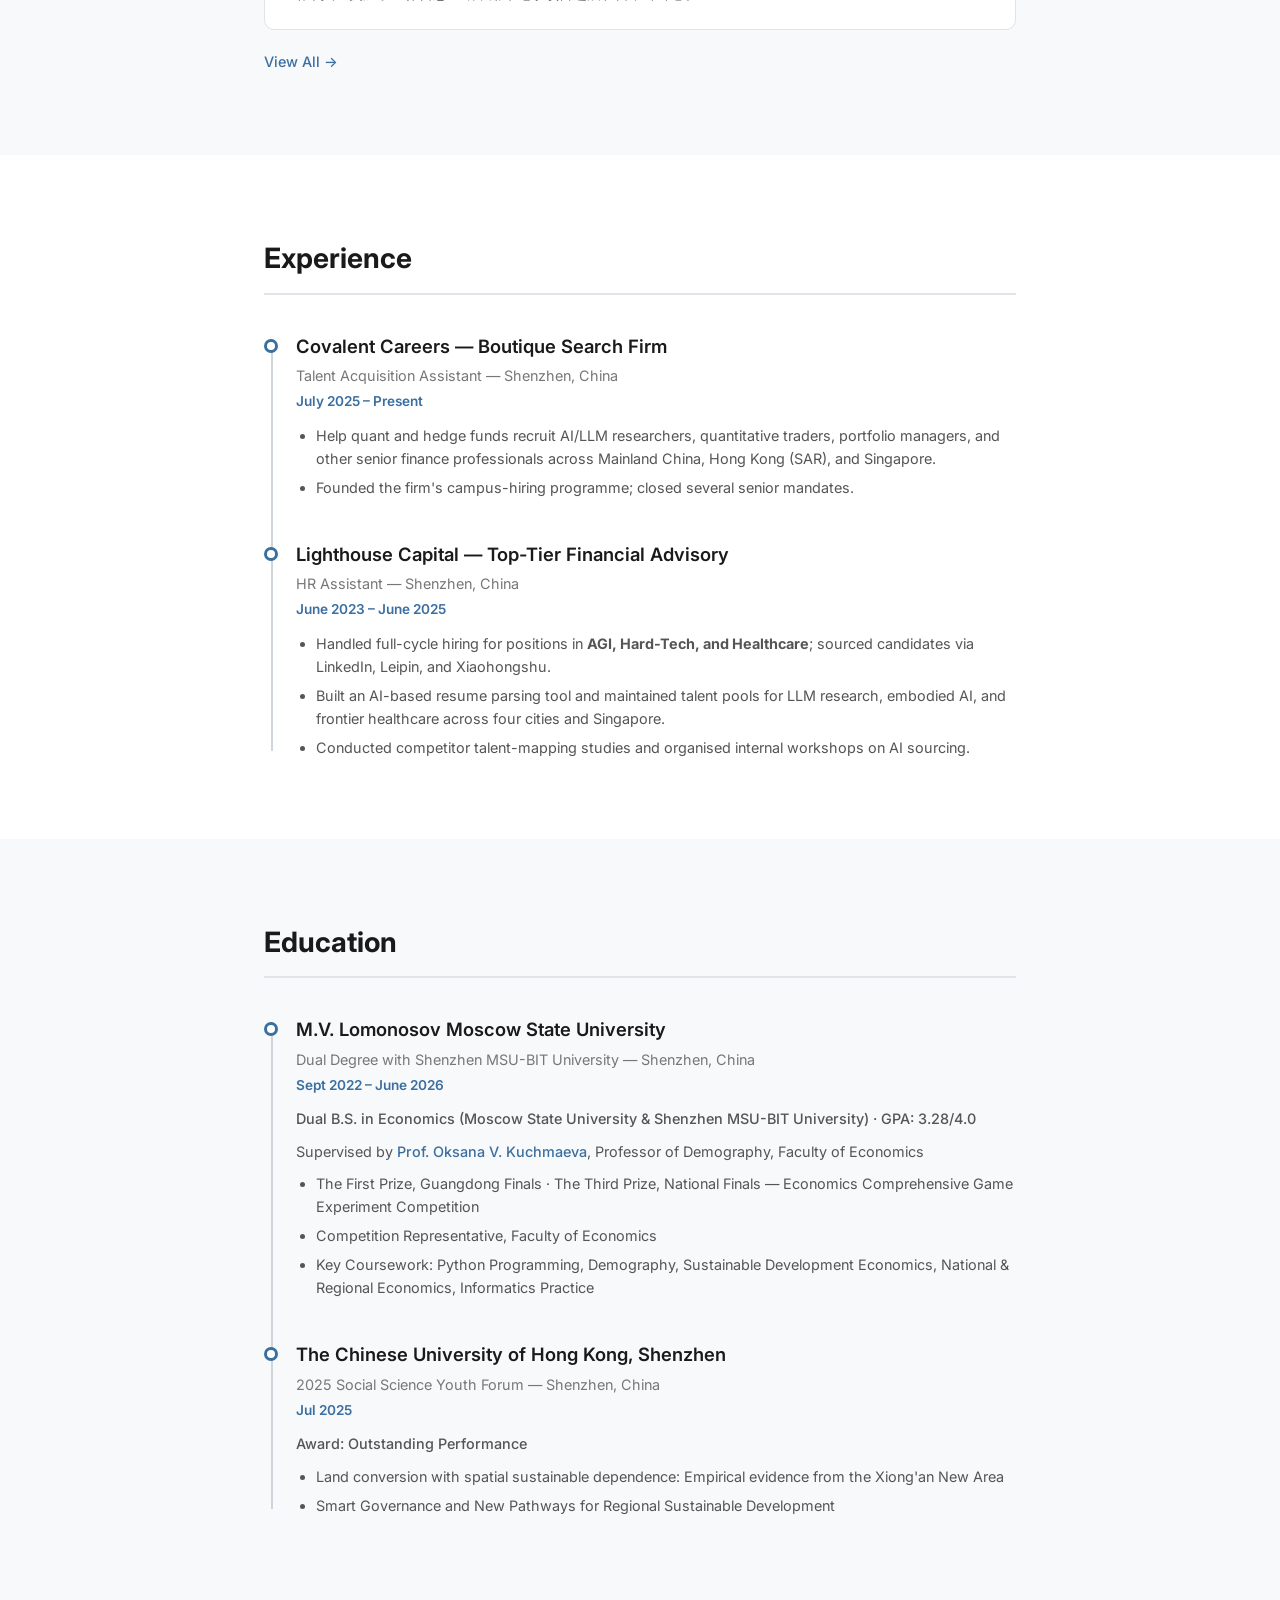
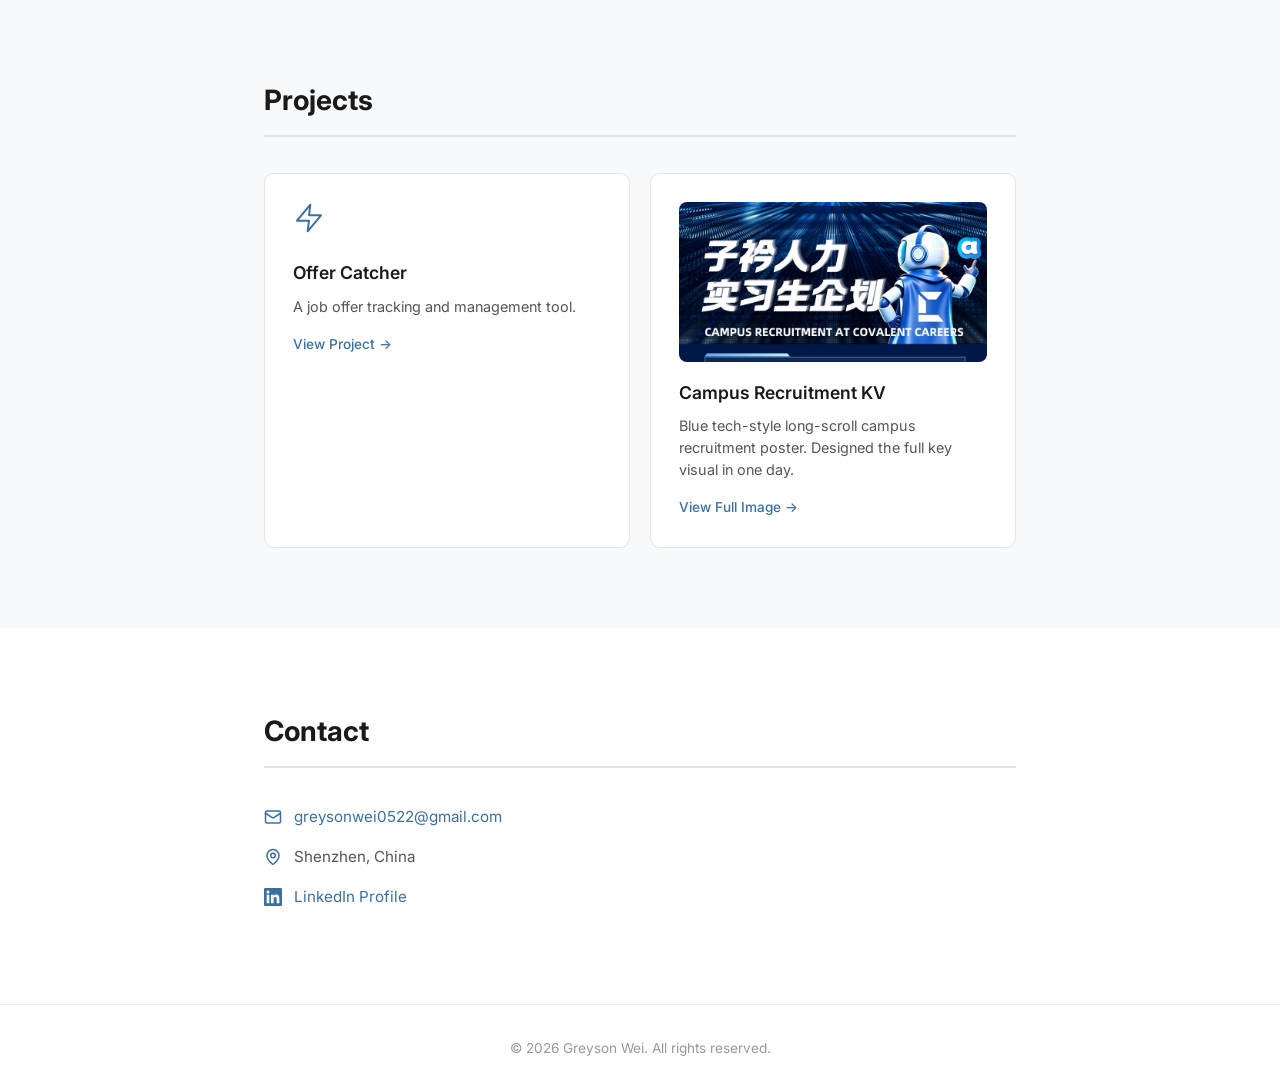
==== commit 6925901b: "feat: switch Work Log to Chinese only" ====
--- a/index.html
+++ b/index.html
@@ -82,18 +82,18 @@
       <div class="log-list">
         <article class="log-item">
           <time class="log-date">2026-06-09</time>
-          <h3 class="log-title"><a href="#">一天搞定校招主KV设计 / Designed campus recruitment key visual — done in one day</a></h3>
-          <p class="log-excerpt">上午启动校招主KV设计，下午就把整张蓝色科技风长图海报全部搞定了。Spent the morning kicking off the campus recruitment KV design, and wrapped the full long-scroll poster by the afternoon.</p>
+          <h3 class="log-title"><a href="#">一天搞定校招主KV设计</a></h3>
+          <p class="log-excerpt">上午启动校招主KV设计，下午就把整张蓝色科技风长图海报全部搞定了。</p>
         </article>
         <article class="log-item">
           <time class="log-date">2026-06-08</time>
-          <h3 class="log-title"><a href="#">将AI Agent集成到简历解析工具 / Integrated AI agent into the resume parsing tool</a></h3>
-          <p class="log-excerpt">作为P型人格，终于在AI的帮助下找到了有章法的做事方式。As a Perceiver (P-type), I finally found structure and discipline in my workflow — all thanks to AI agents taking the wheel.</p>
+          <h3 class="log-title"><a href="#">将AI Agent集成到简历解析工具</a></h3>
+          <p class="log-excerpt">作为P型人格，终于在AI的帮助下找到了有章法的做事方式。</p>
         </article>
         <article class="log-item">
           <time class="log-date">2026-06-08</time>
-          <h3 class="log-title"><a href="#">首页新增Work Log板块 / Added Work Log section to homepage</a></h3>
-          <p class="log-excerpt">给个人主页加了工作日志区域，用来记录项目进展和日常碎碎念。Added a work log section to the personal homepage to track progress and random notes.</p>
+          <h3 class="log-title"><a href="#">首页新增Work Log板块</a></h3>
+          <p class="log-excerpt">给个人主页加了工作日志区域，用来记录项目进展和日常碎碎念。</p>
         </article>
       </div>
       <a href="work-log.html" class="log-view-all">View All &rarr;</a>
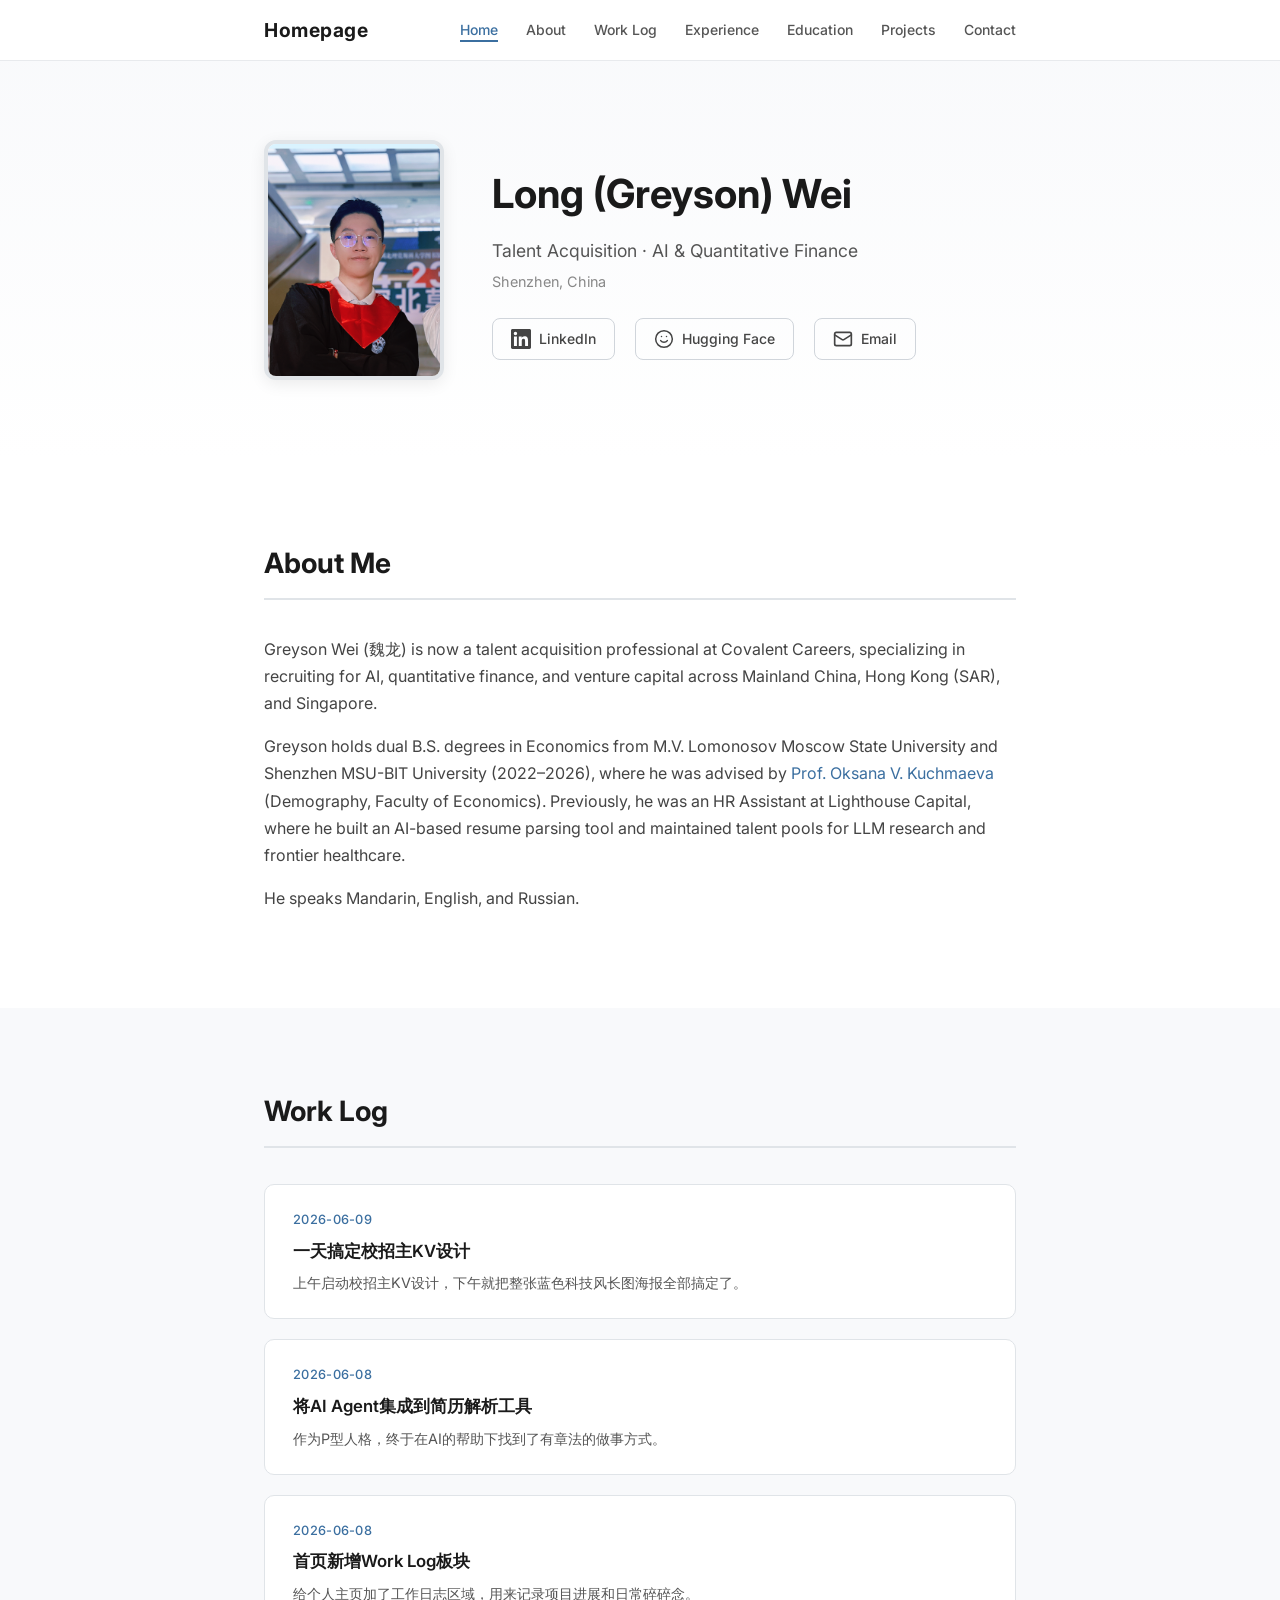
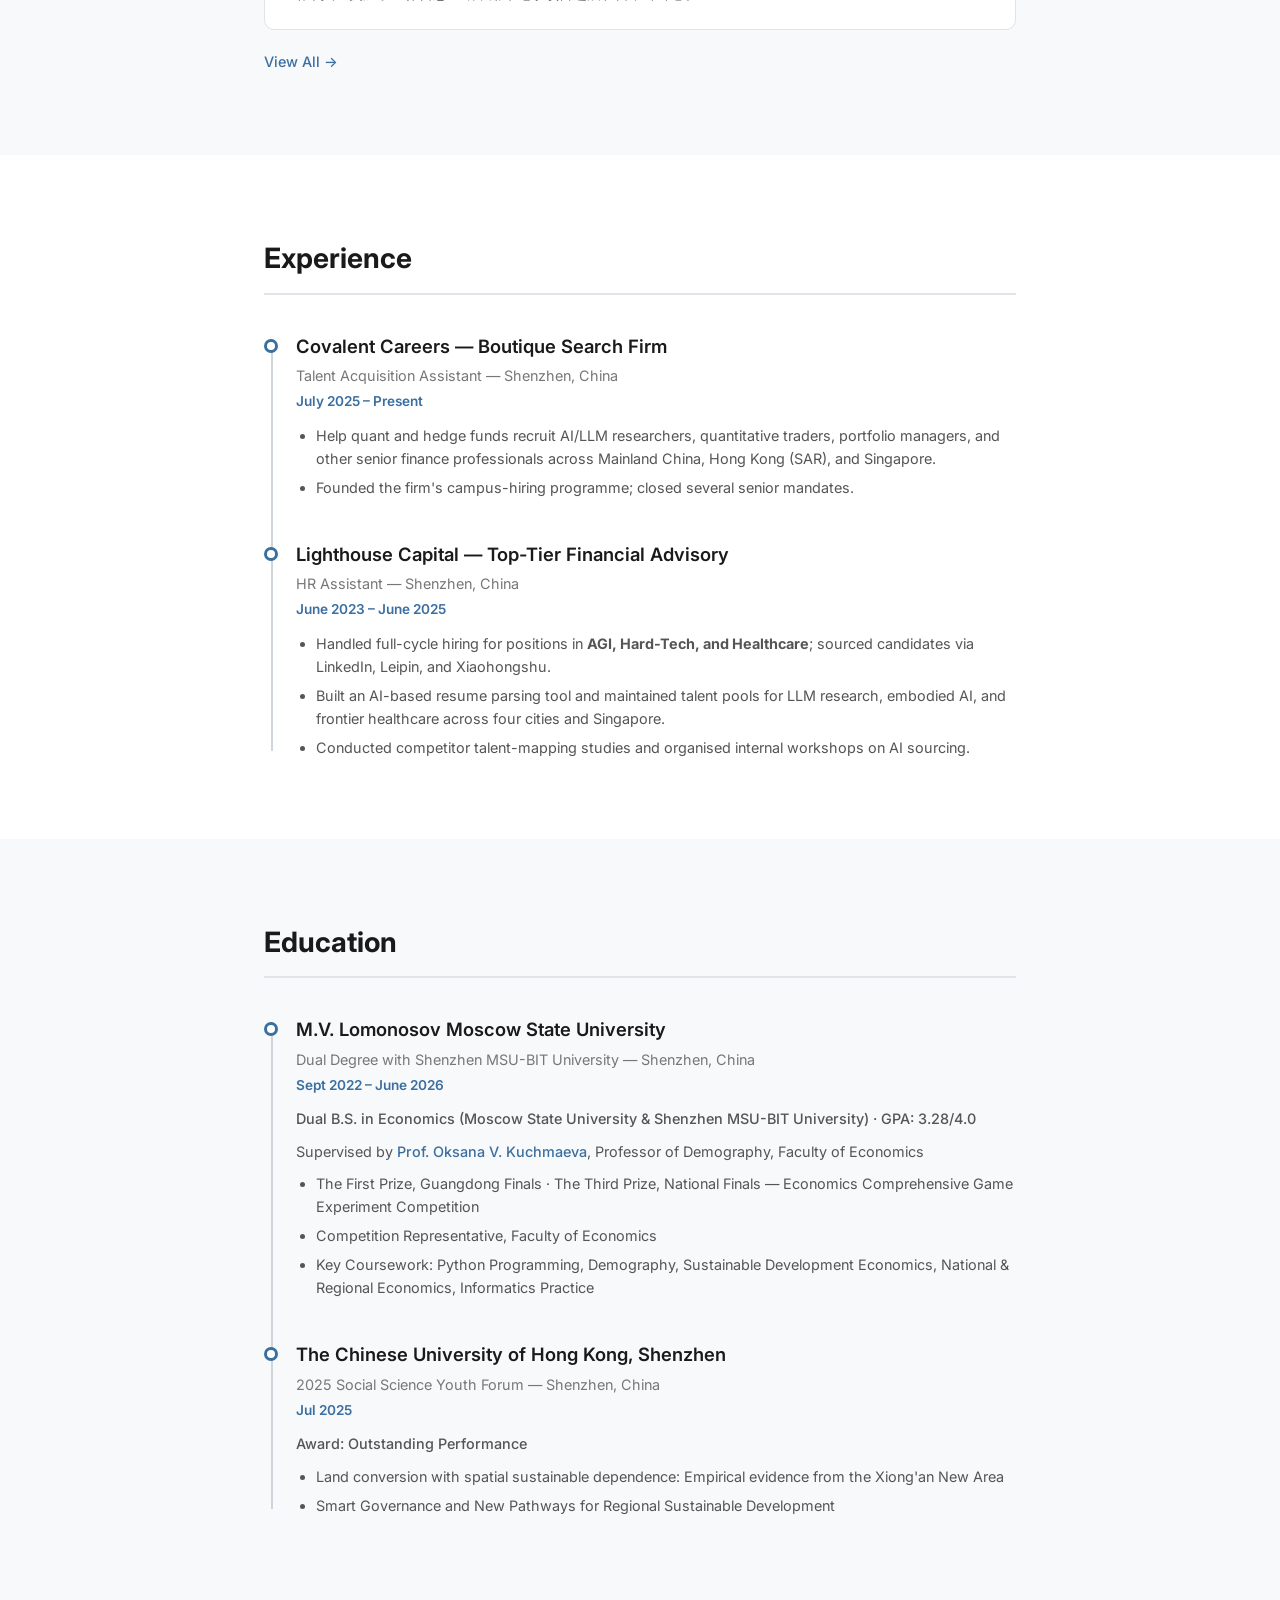
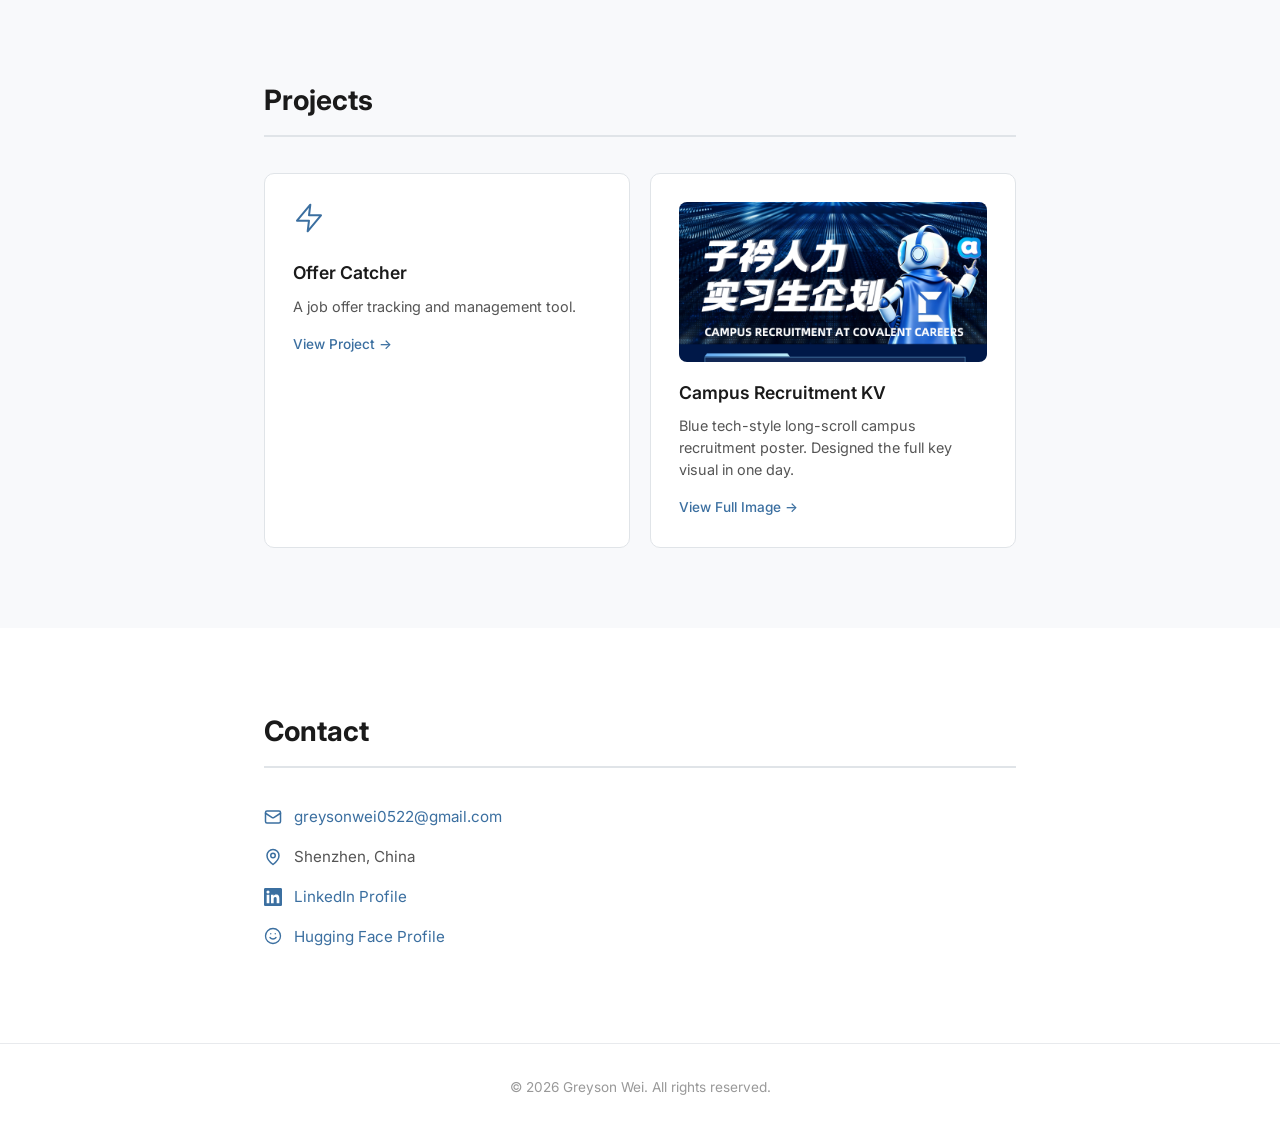
==== commit 4a80c202: "feat: add Hugging Face profile link" ====
--- a/index.html
+++ b/index.html
@@ -46,6 +46,10 @@
             <a href="https://www.linkedin.com/in/greyson-w-4a4350323" target="_blank" rel="noopener">
               <svg width="20" height="20" viewBox="0 0 24 24" fill="currentColor"><path d="M20.447 20.452h-3.554v-5.569c0-1.328-.027-3.037-1.852-3.037-1.853 0-2.136 1.445-2.136 2.939v5.667H9.351V9h3.414v1.561h.046c.477-.9 1.637-1.85 3.37-1.85 3.601 0 4.267 2.37 4.267 5.455v6.286zM5.337 7.433a2.062 2.062 0 01-2.063-2.065 2.064 2.064 0 112.063 2.065zm1.782 13.019H3.555V9h3.564v11.452zM22.225 0H1.771C.792 0 0 .774 0 1.729v20.542C0 23.227.792 24 1.771 24h20.451C23.2 24 24 23.227 24 22.271V1.729C24 .774 23.2 0 22.222 0h.003z"/></svg>
               LinkedIn
+            </a>
+            <a href="https://huggingface.co/Greyson0522" target="_blank" rel="noopener">
+              <svg width="20" height="20" viewBox="0 0 24 24" fill="none" stroke="currentColor" stroke-width="1.8" stroke-linecap="round" stroke-linejoin="round"><circle cx="12" cy="12" r="10"/><path d="M8 14s1.5 2 4 2 4-2 4-2"/><line x1="9" y1="9" x2="9.01" y2="9"/><line x1="15" y1="9" x2="15.01" y2="9"/></svg>
+              Hugging Face
             </a>
             <a href="mailto:greysonwei0522@gmail.com">
               <svg width="20" height="20" viewBox="0 0 24 24" fill="none" stroke="currentColor" stroke-width="2" stroke-linecap="round" stroke-linejoin="round"><rect x="2" y="4" width="20" height="16" rx="2"/><path d="m22 7-8.97 5.7a1.94 1.94 0 0 1-2.06 0L2 7"/></svg>
@@ -219,6 +223,10 @@
           <svg width="18" height="18" viewBox="0 0 24 24" fill="currentColor"><path d="M20.447 20.452h-3.554v-5.569c0-1.328-.027-3.037-1.852-3.037-1.853 0-2.136 1.445-2.136 2.939v5.667H9.351V9h3.414v1.561h.046c.477-.9 1.637-1.85 3.37-1.85 3.601 0 4.267 2.37 4.267 5.455v6.286zM5.337 7.433a2.062 2.062 0 01-2.063-2.065 2.064 2.064 0 112.063 2.065zm1.782 13.019H3.555V9h3.564v11.452zM22.225 0H1.771C.792 0 0 .774 0 1.729v20.542C0 23.227.792 24 1.771 24h20.451C23.2 24 24 23.227 24 22.271V1.729C24 .774 23.2 0 22.222 0h.003z"/></svg>
           <a href="https://www.linkedin.com/in/greyson-w-4a4350323" target="_blank" rel="noopener">LinkedIn Profile</a>
         </p>
+        <p>
+          <svg width="18" height="18" viewBox="0 0 24 24" fill="none" stroke="currentColor" stroke-width="1.8" stroke-linecap="round" stroke-linejoin="round"><circle cx="12" cy="12" r="10"/><path d="M8 14s1.5 2 4 2 4-2 4-2"/><line x1="9" y1="9" x2="9.01" y2="9"/><line x1="15" y1="9" x2="15.01" y2="9"/></svg>
+          <a href="https://huggingface.co/Greyson0522" target="_blank" rel="noopener">Hugging Face Profile</a>
+        </p>
       </div>
     </div>
   </section>
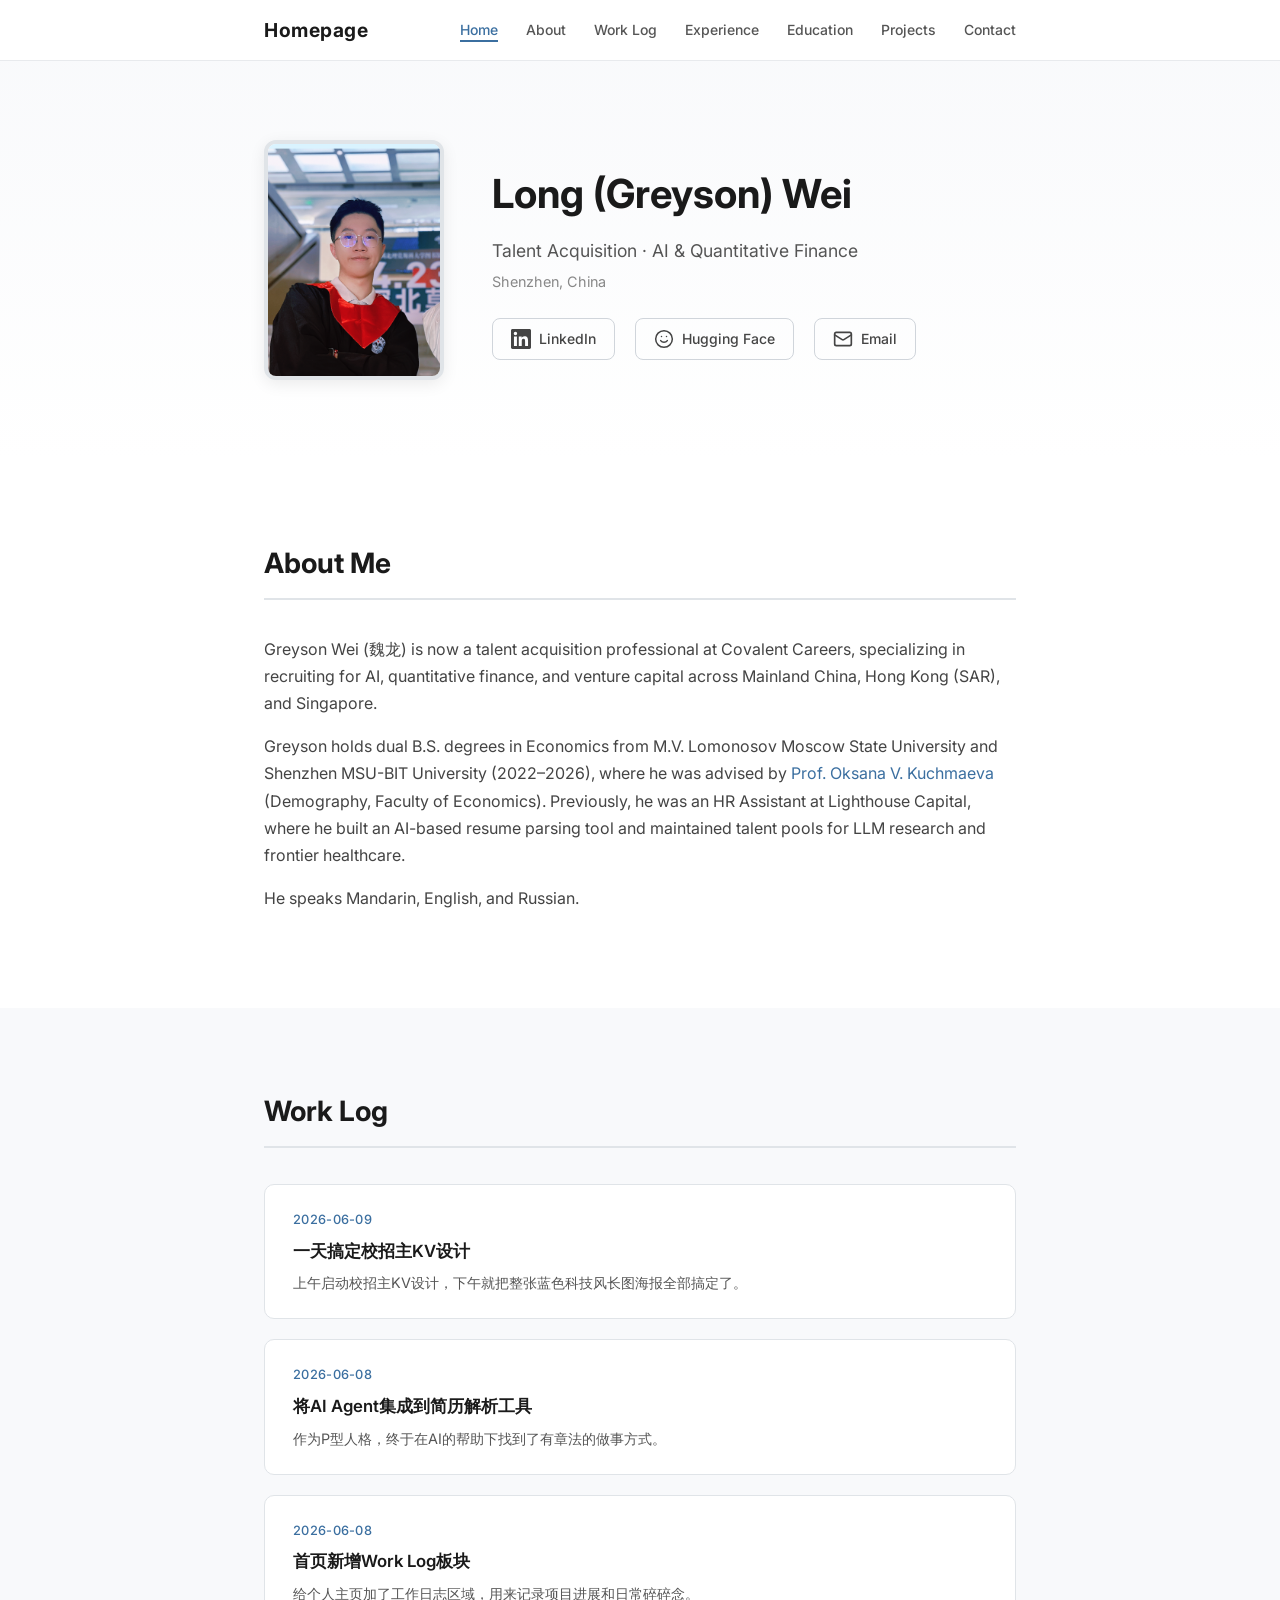
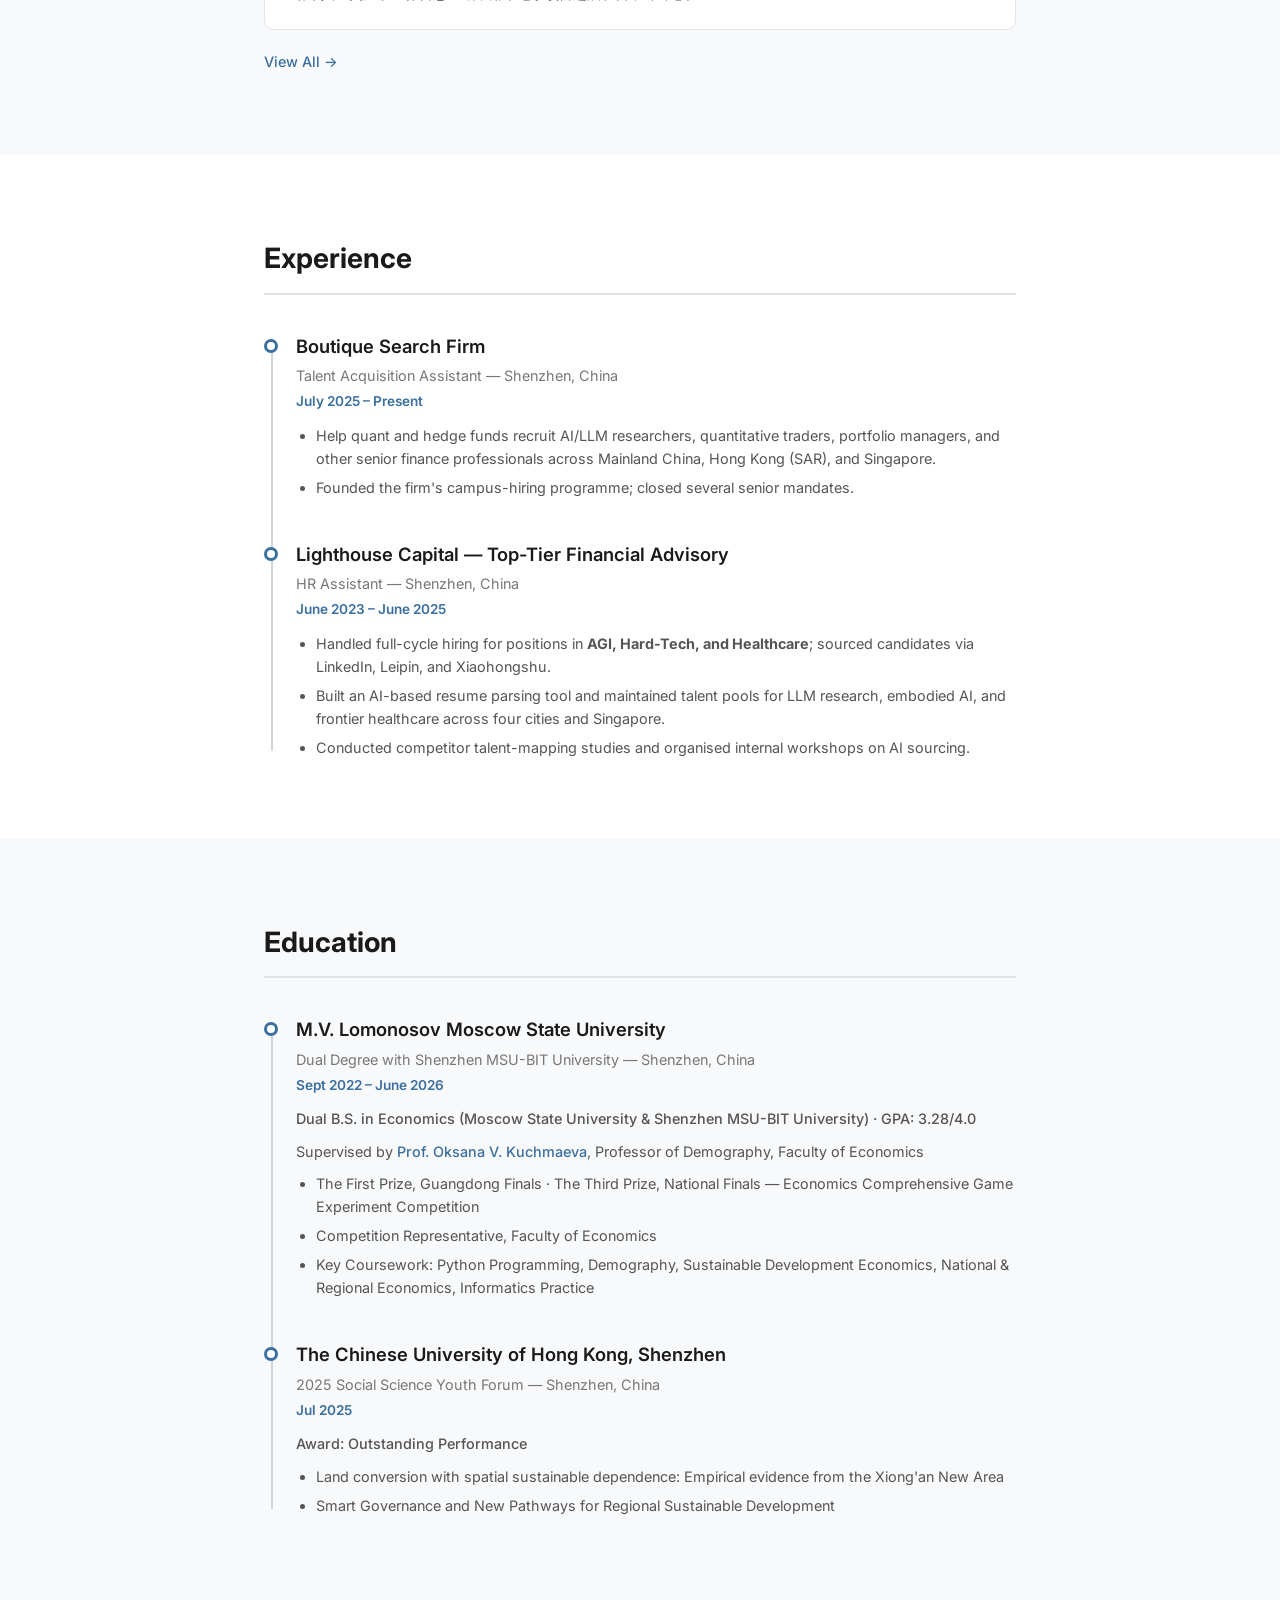
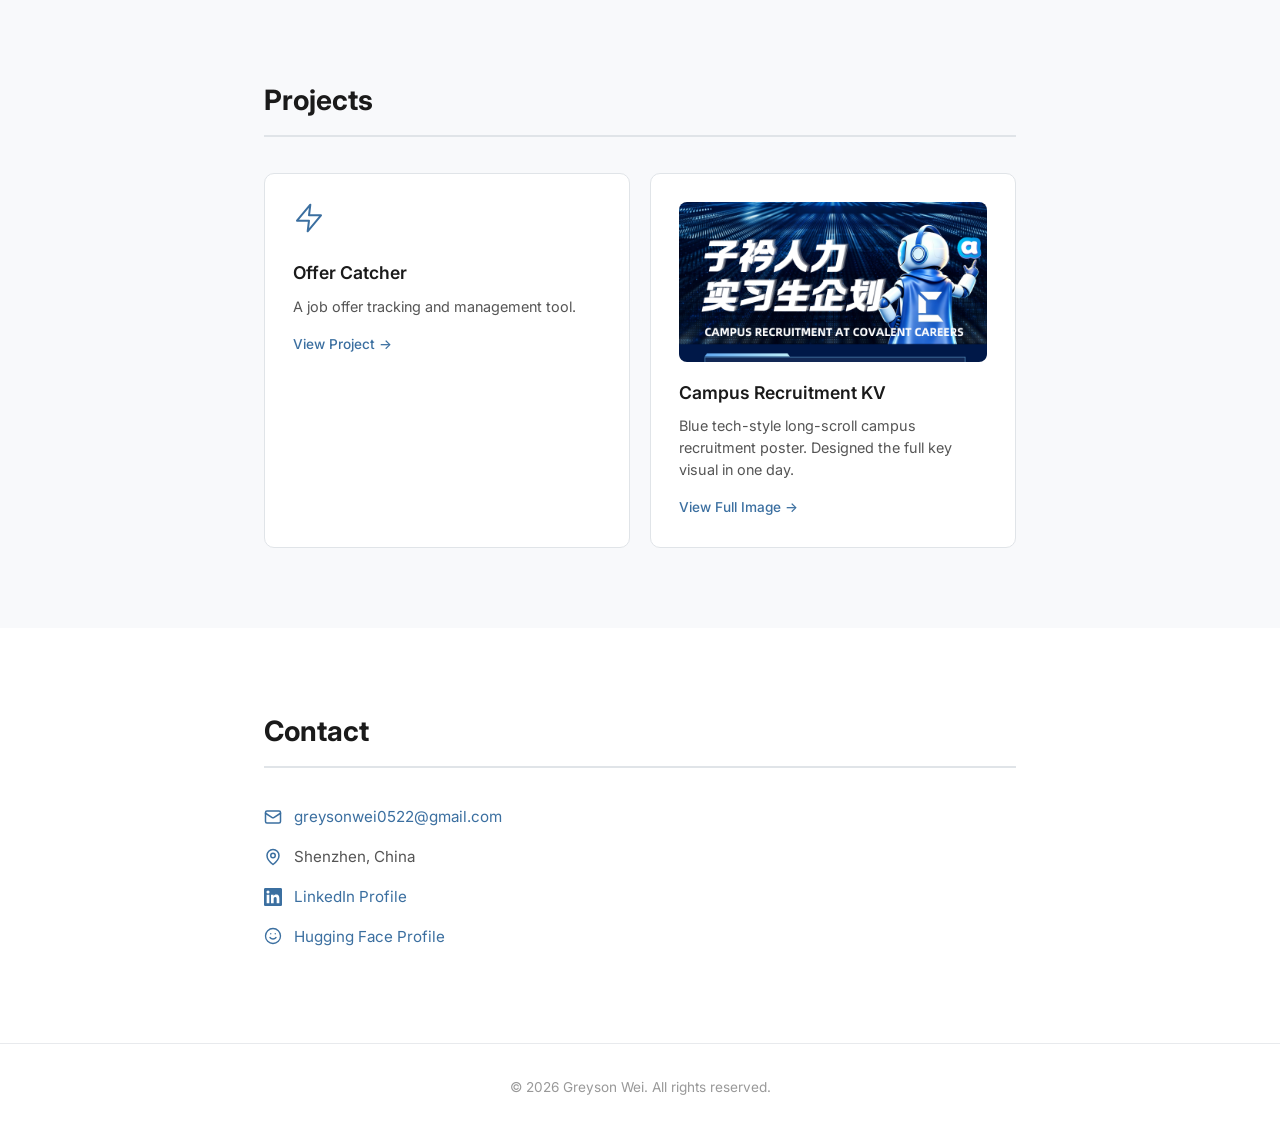
==== commit e3ef9d55: "chore: remove Covalent Careers from Experience heading" ====
--- a/index.html
+++ b/index.html
@@ -113,7 +113,7 @@
         <div class="timeline-item">
           <div class="timeline-marker"></div>
           <div class="timeline-content">
-            <h3>Covalent Careers &mdash; Boutique Search Firm</h3>
+            <h3>Boutique Search Firm</h3>
             <p class="timeline-sub">Talent Acquisition Assistant &mdash; Shenzhen, China</p>
             <p class="timeline-date">July 2025 &ndash; Present</p>
             <ul class="timeline-details">
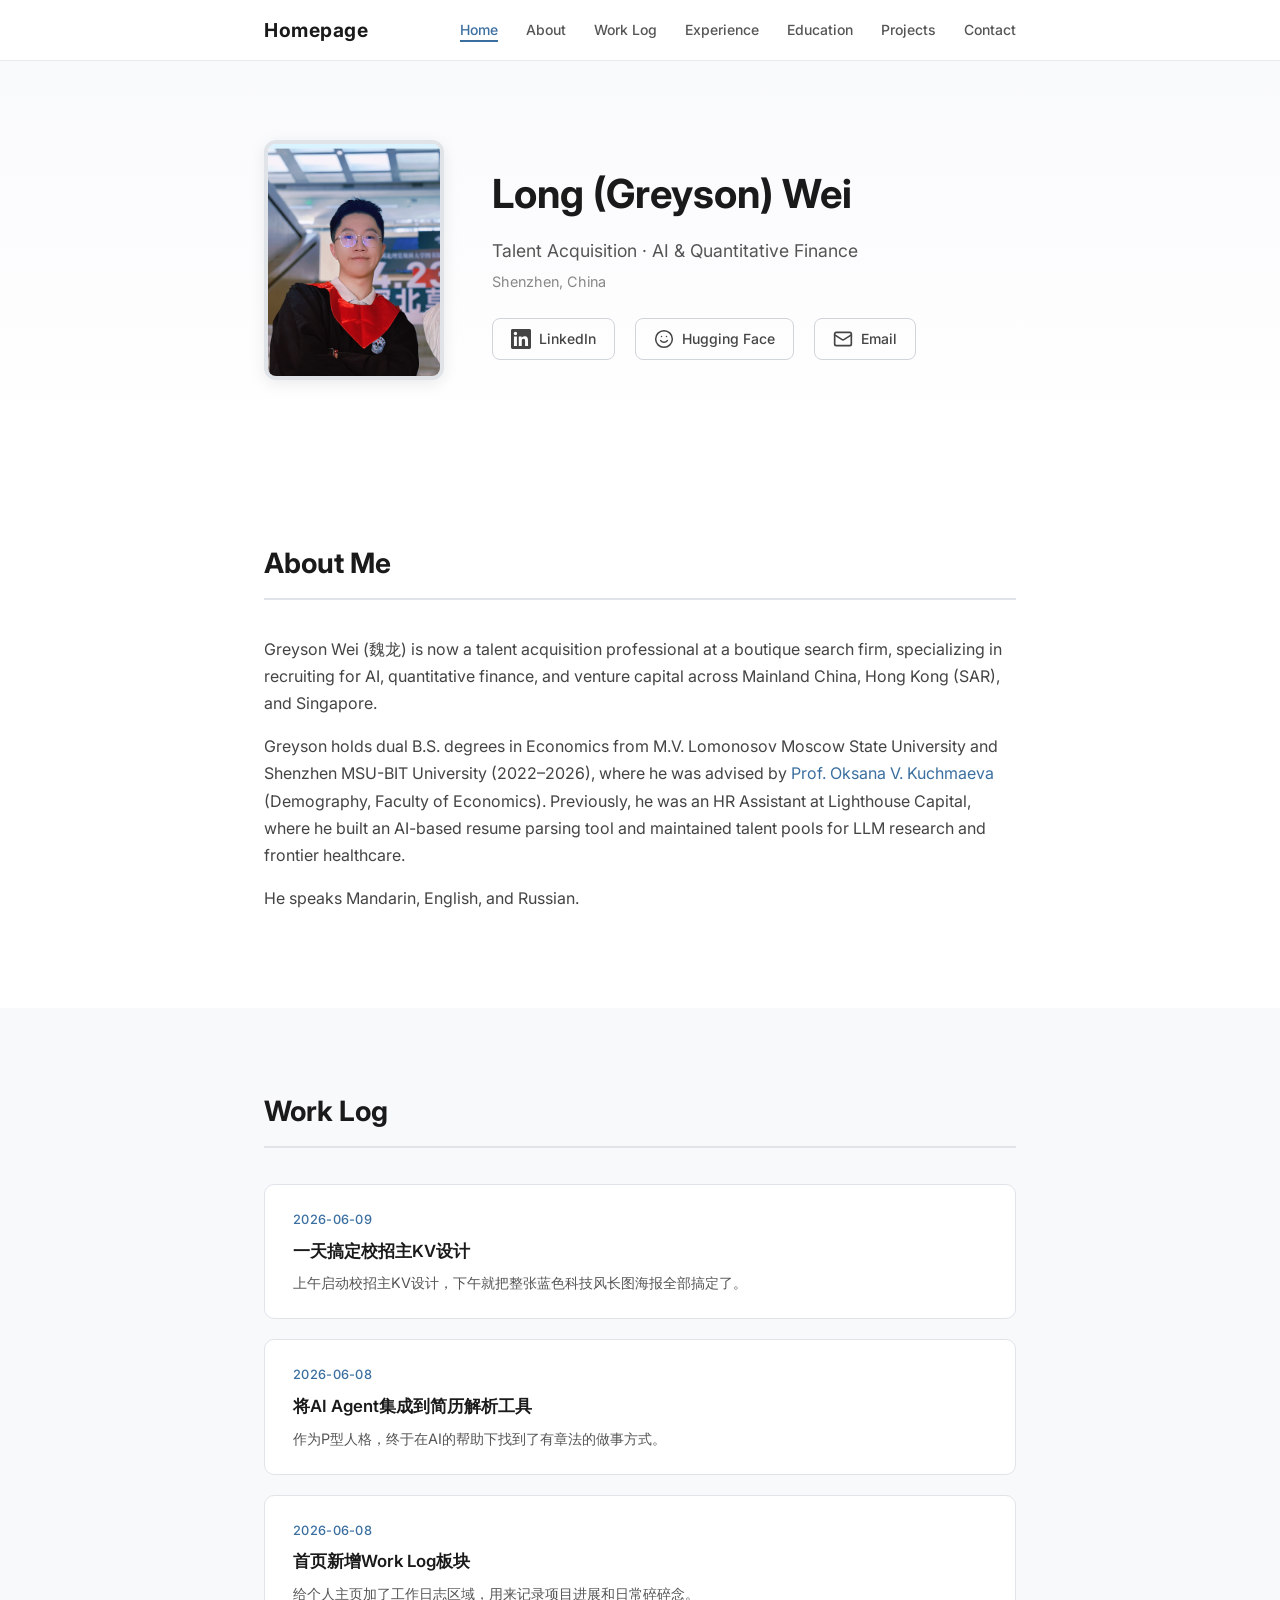
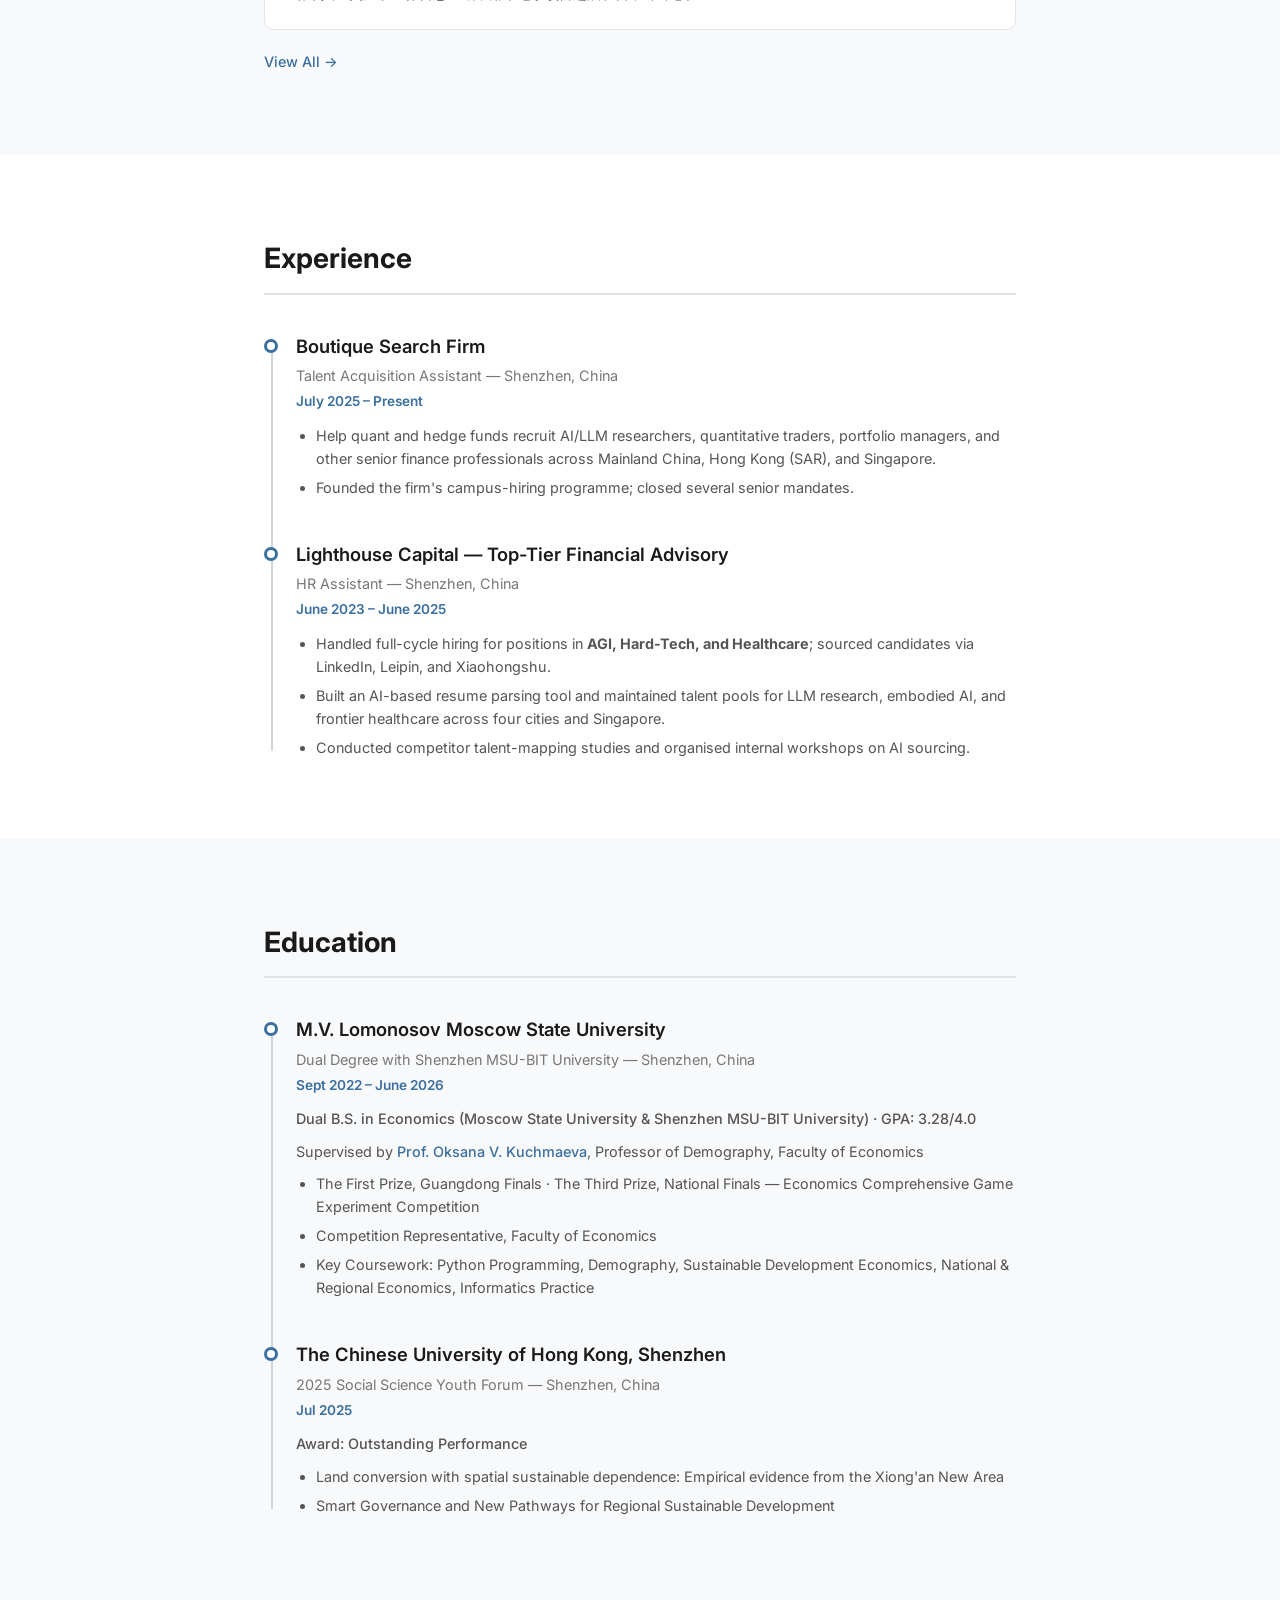
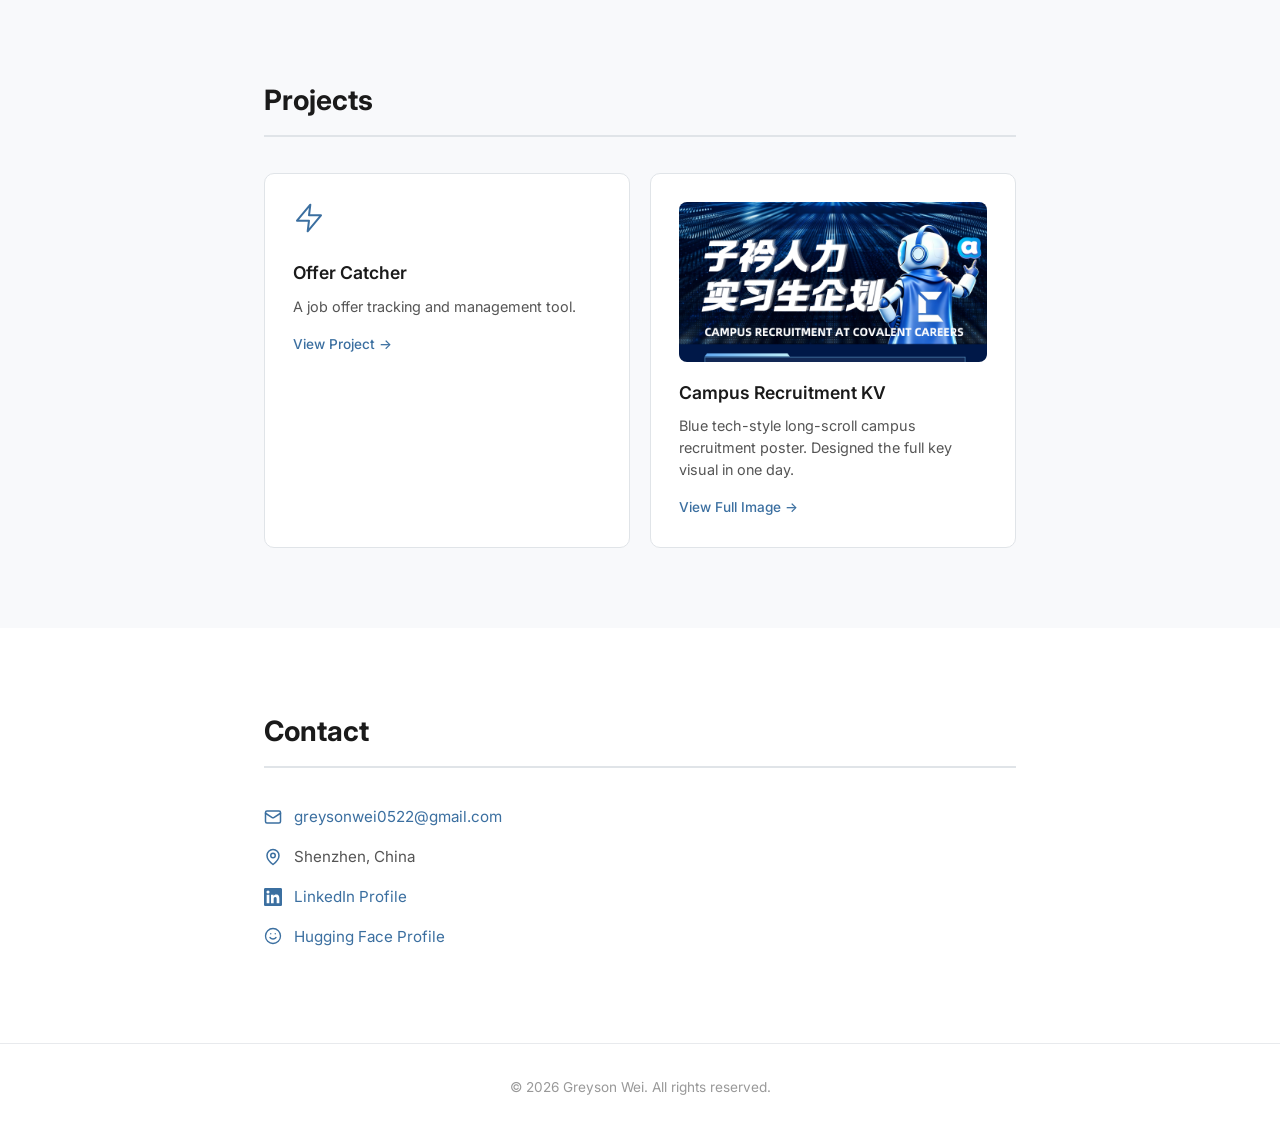
==== commit 08a052da: "chore: remove Covalent Careers from About Me" ====
--- a/index.html
+++ b/index.html
@@ -67,7 +67,7 @@
       <h2 class="section-title">About Me</h2>
       <div class="about-content">
         <p>
-          Greyson Wei (魏龙) is now a talent acquisition professional at Covalent Careers, specializing in recruiting for AI, quantitative finance, and venture capital across Mainland China, Hong Kong (SAR), and Singapore.
+          Greyson Wei (魏龙) is now a talent acquisition professional at a boutique search firm, specializing in recruiting for AI, quantitative finance, and venture capital across Mainland China, Hong Kong (SAR), and Singapore.
         </p>
         <p>
           Greyson holds dual B.S. degrees in Economics from M.V. Lomonosov Moscow State University and Shenzhen MSU-BIT University (2022&ndash;2026), where he was advised by <a href="https://istina.msu.ru/workers/30251946/" target="_blank" rel="noopener">Prof. Oksana V. Kuchmaeva</a> (Demography, Faculty of Economics). Previously, he was an HR Assistant at Lighthouse Capital, where he built an AI-based resume parsing tool and maintained talent pools for LLM research and frontier healthcare.
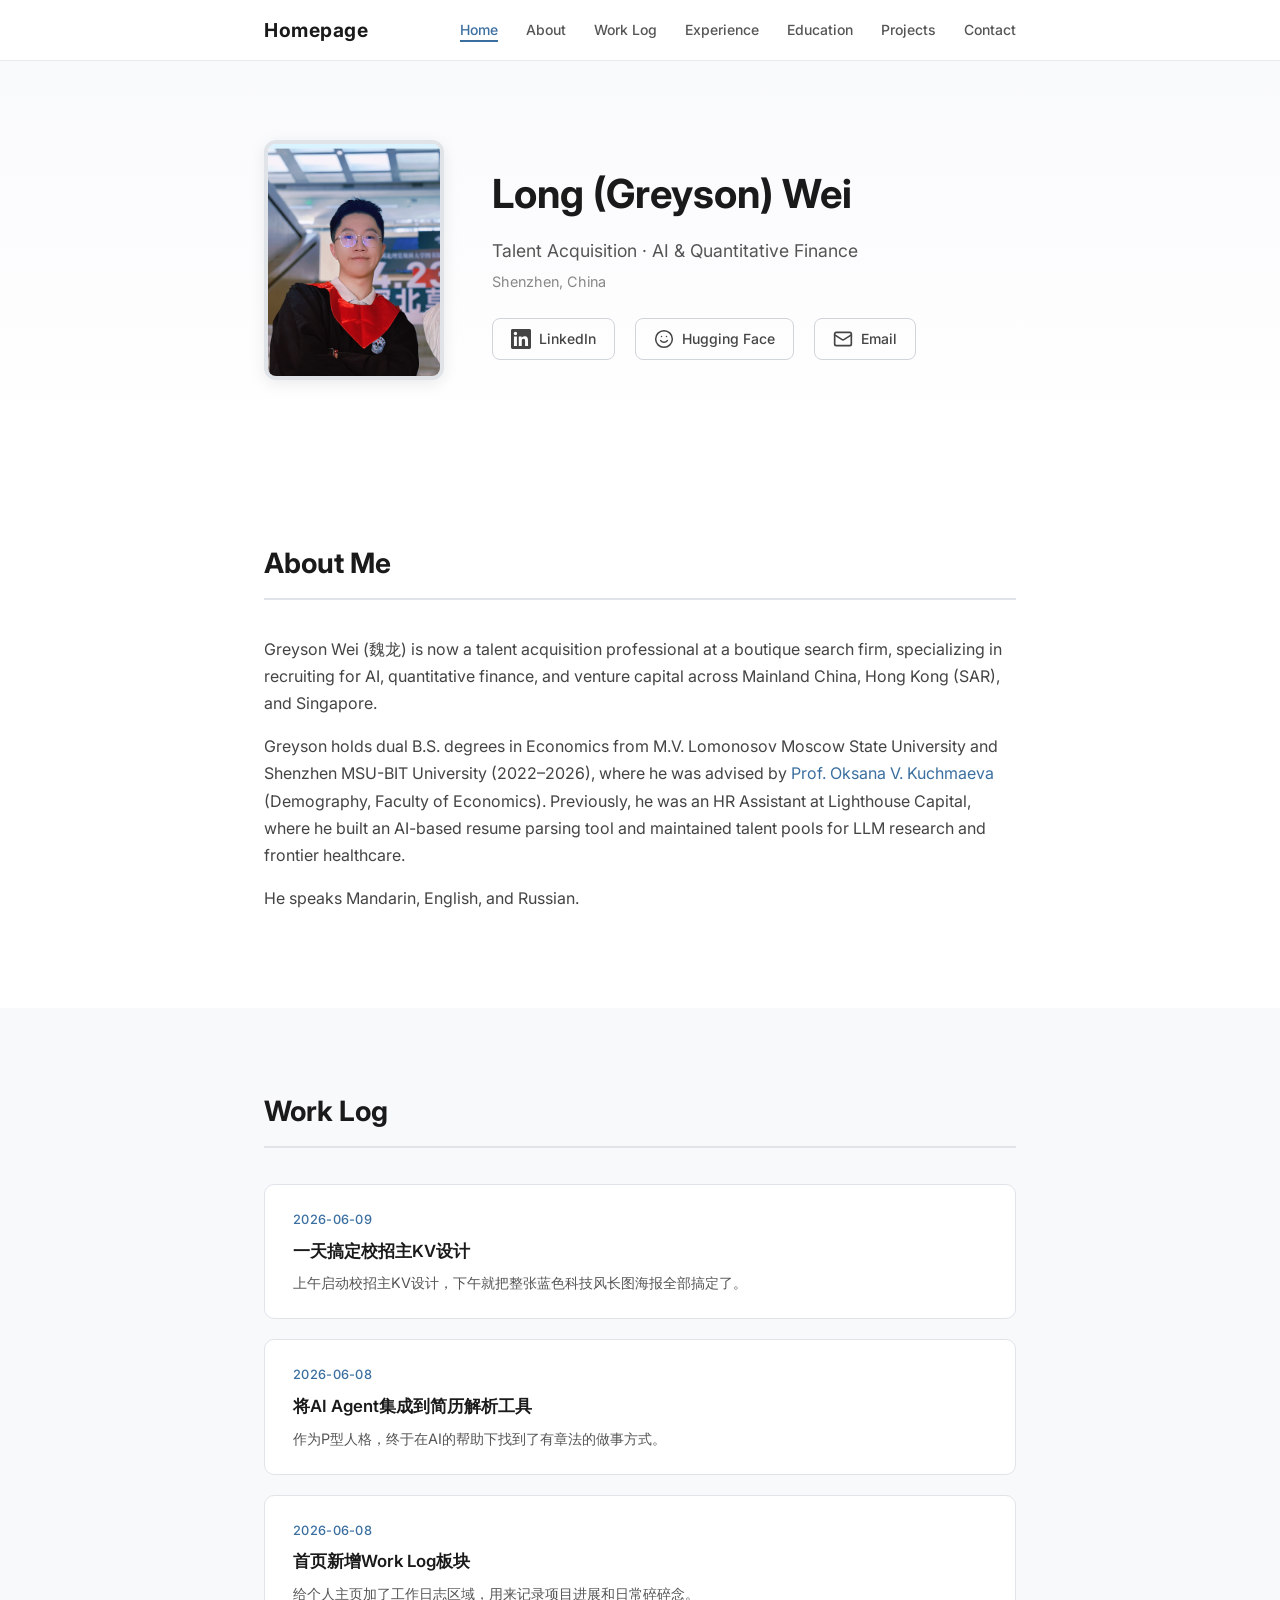
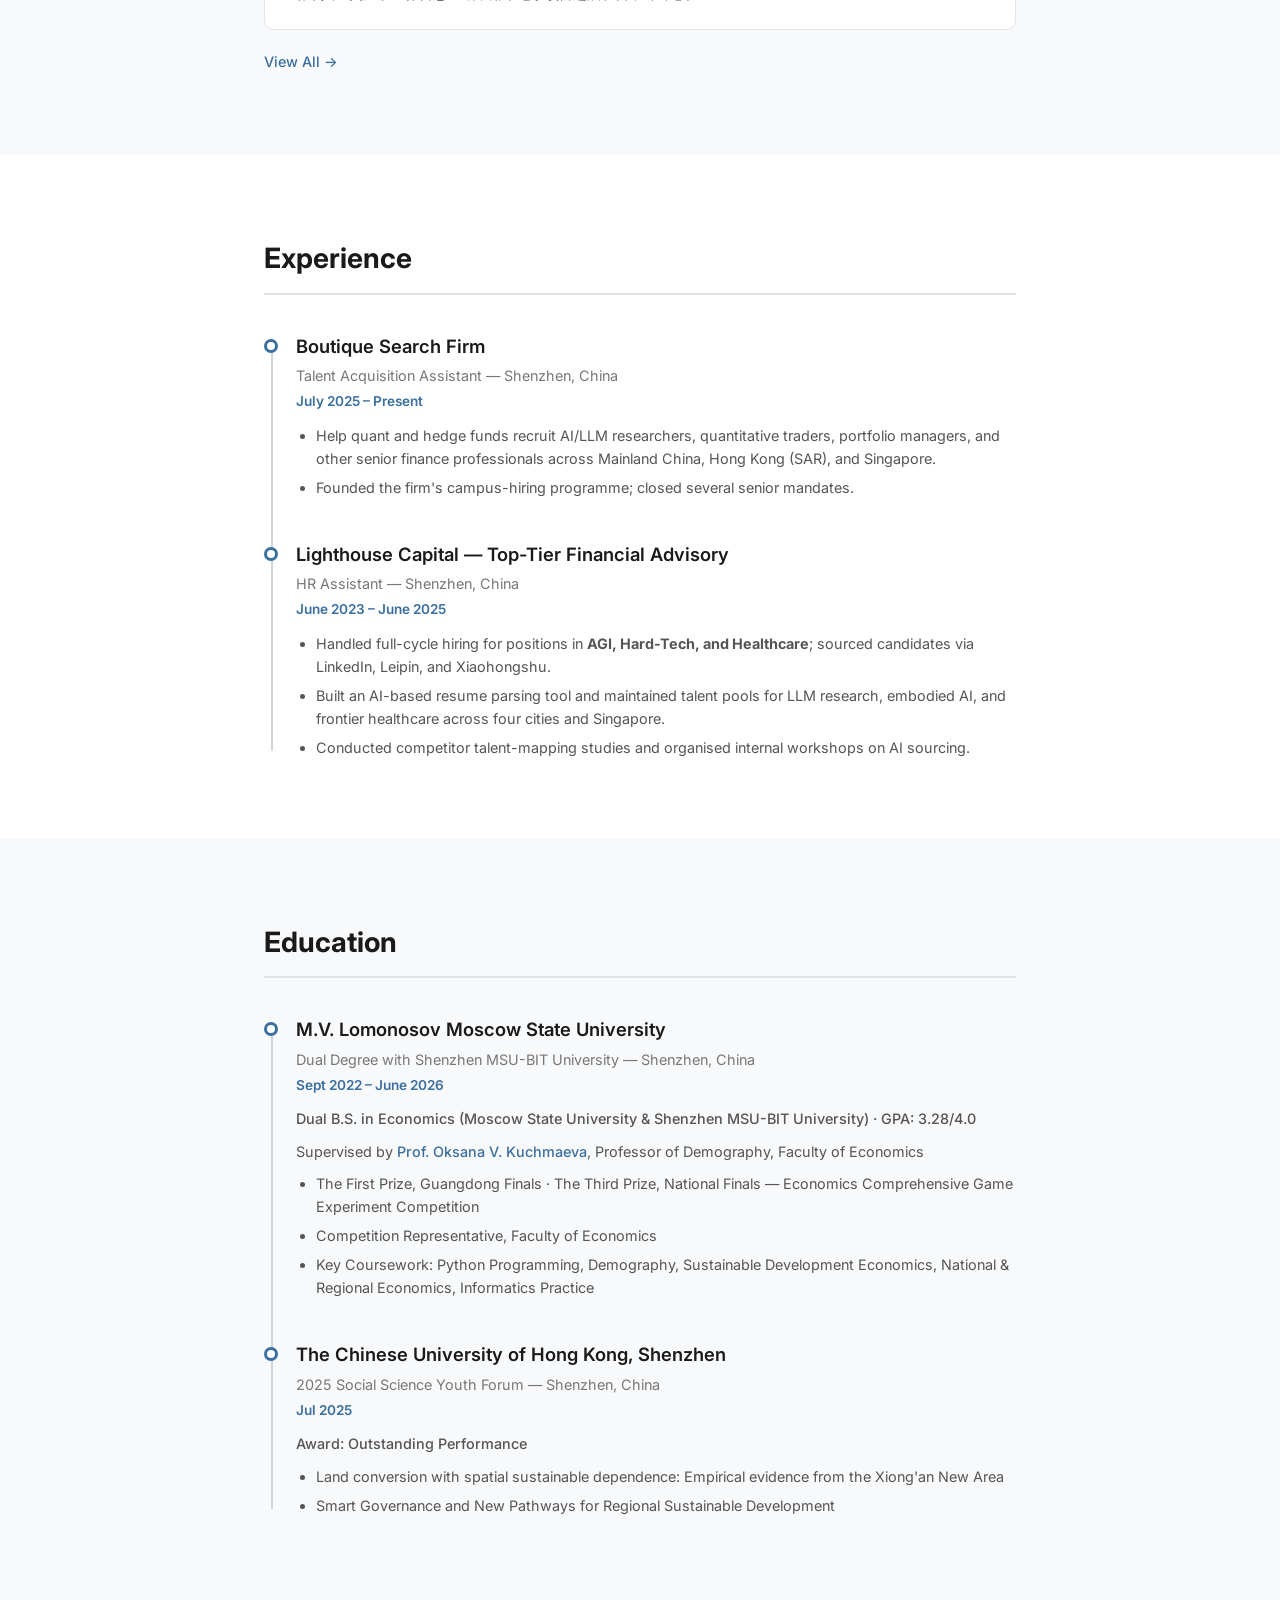
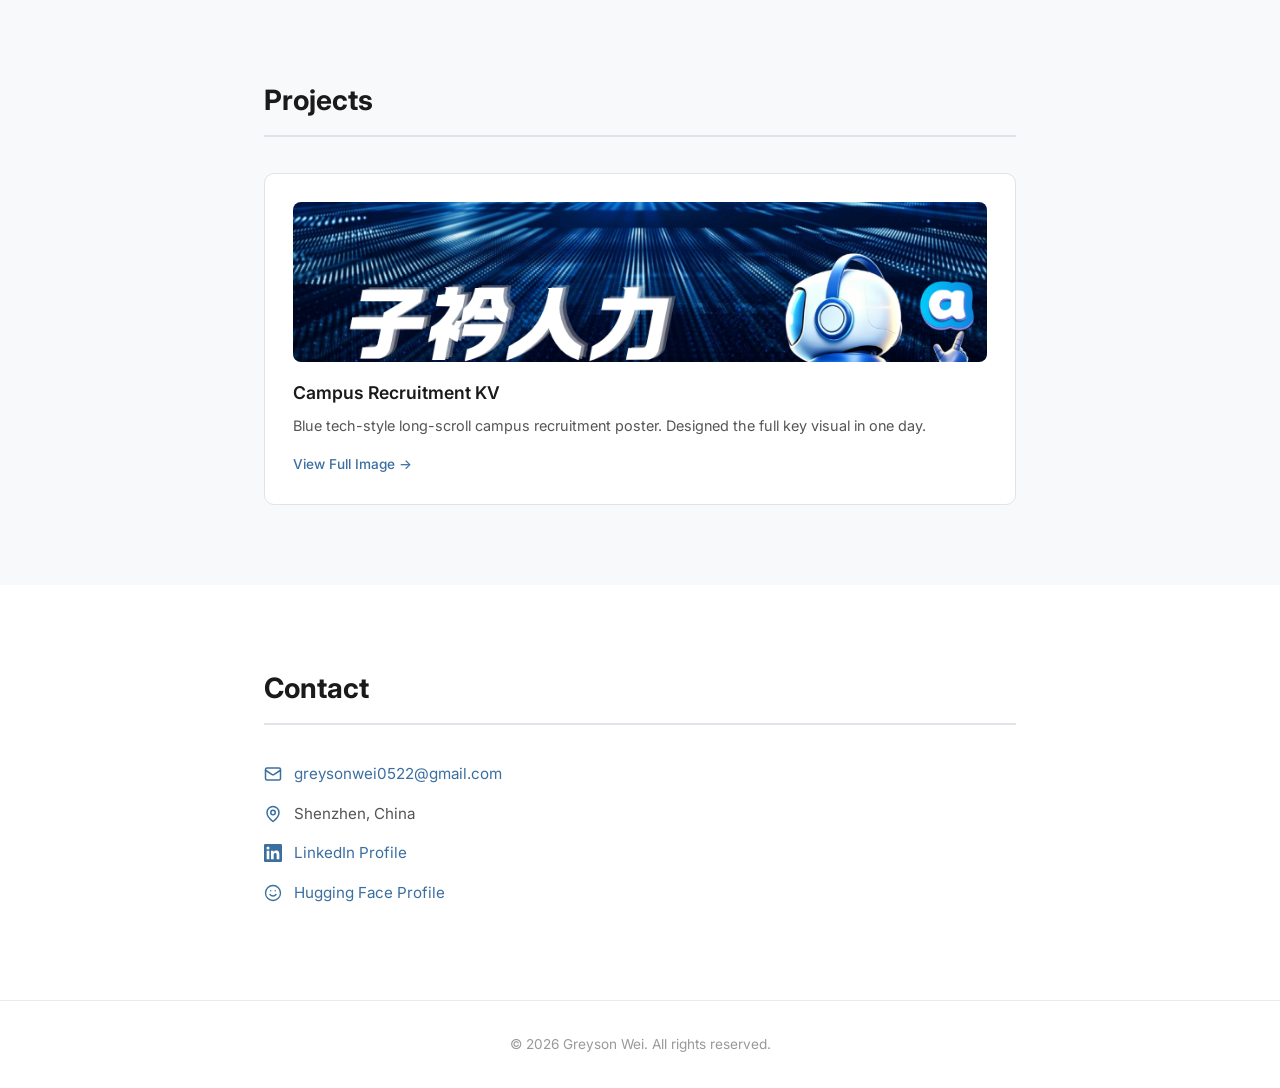
==== commit 80230fc8: "chore: remove Offer Catcher content" ====
--- a/index.html
+++ b/index.html
@@ -186,14 +186,6 @@
     <div class="container">
       <h2 class="section-title">Projects</h2>
       <div class="projects-grid">
-        <a href="https://offer-catcher-greyson0522-d6grr92wvc71c1aa5.webapps.tcloudbase.com/index.html#home" target="_blank" rel="noopener" class="project-card">
-          <div class="project-card-icon">
-            <svg width="32" height="32" viewBox="0 0 24 24" fill="none" stroke="#3b6fa0" stroke-width="1.5" stroke-linecap="round" stroke-linejoin="round"><path d="M13 2L3 14h9l-1 8 10-12h-9l1-8z"/></svg>
-          </div>
-          <h3>Offer Catcher</h3>
-          <p>A job offer tracking and management tool.</p>
-          <span class="project-link">View Project &rarr;</span>
-        </a>
         <a href="assets/campus-recruitment-kv.png" target="_blank" rel="noopener" class="project-card">
           <div class="project-card-thumb">
             <img src="assets/campus-recruitment-kv.png" alt="Campus Recruitment Key Visual" loading="lazy" />
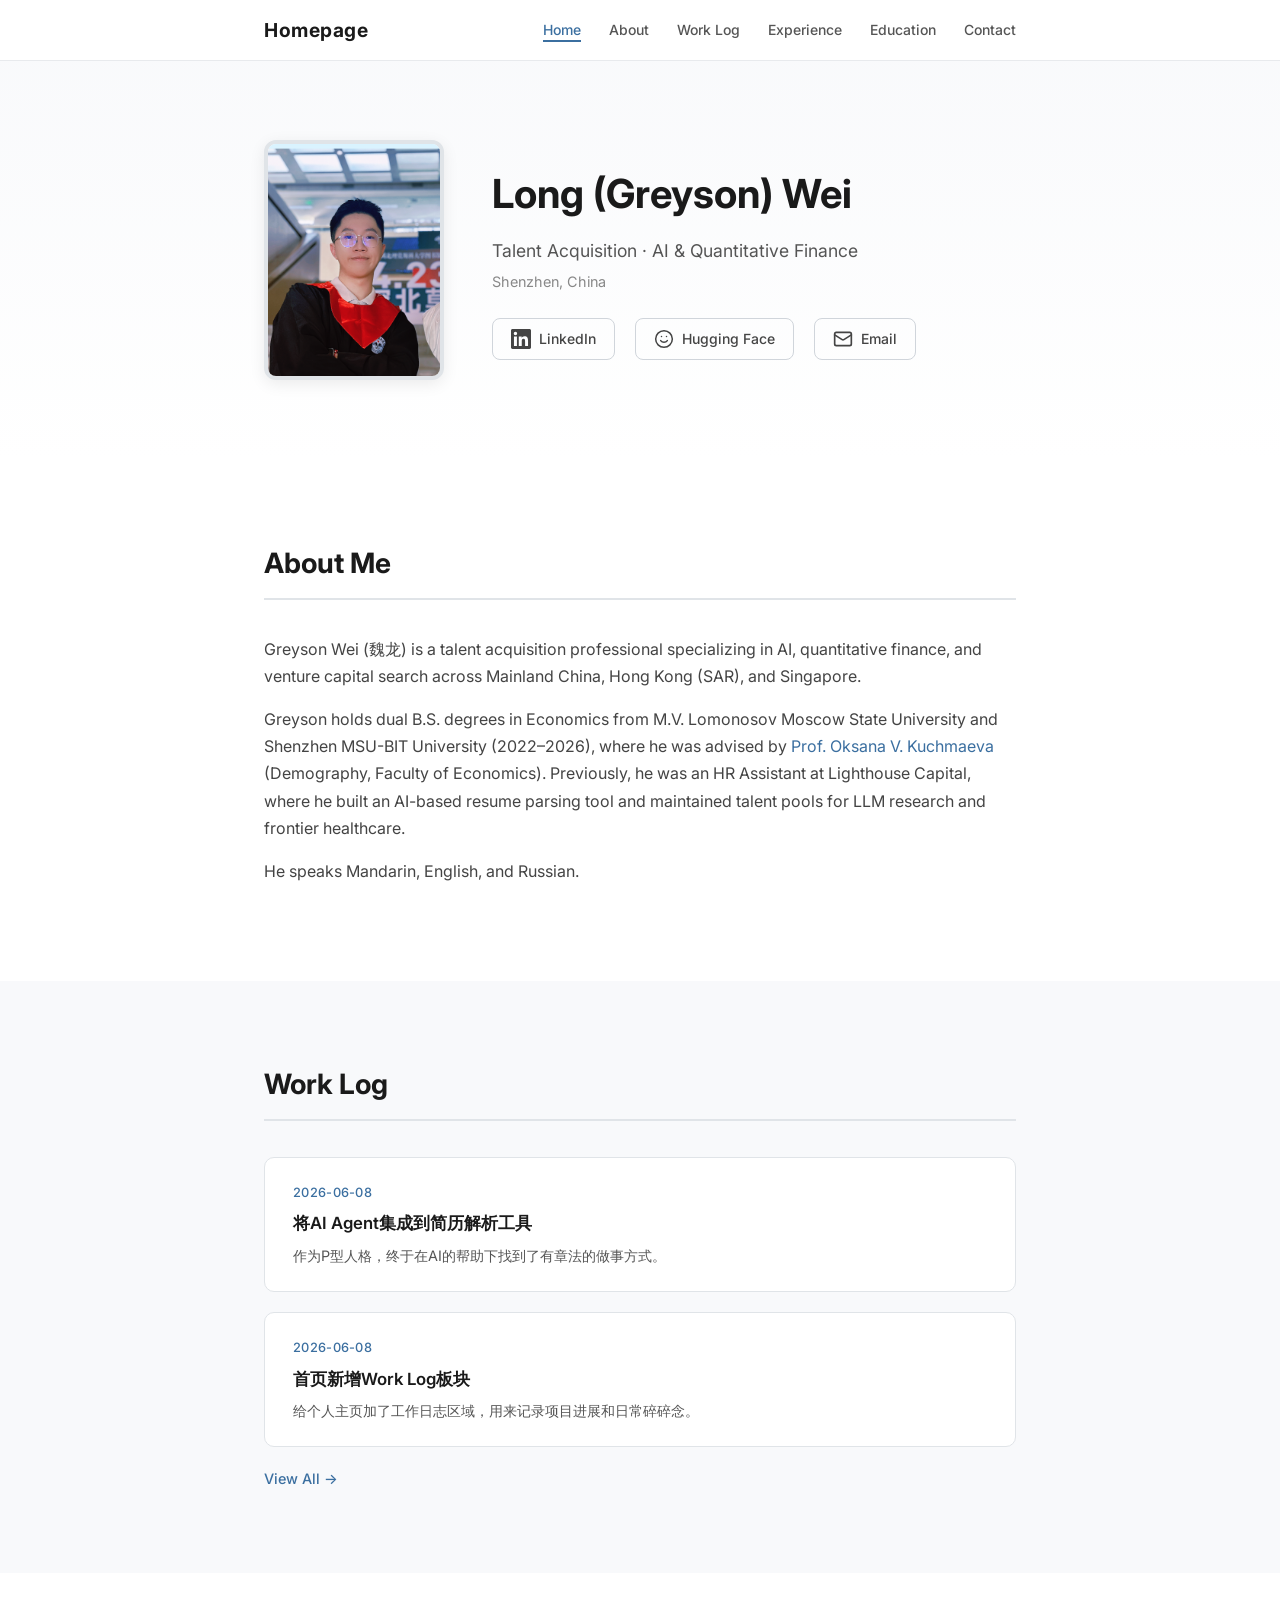
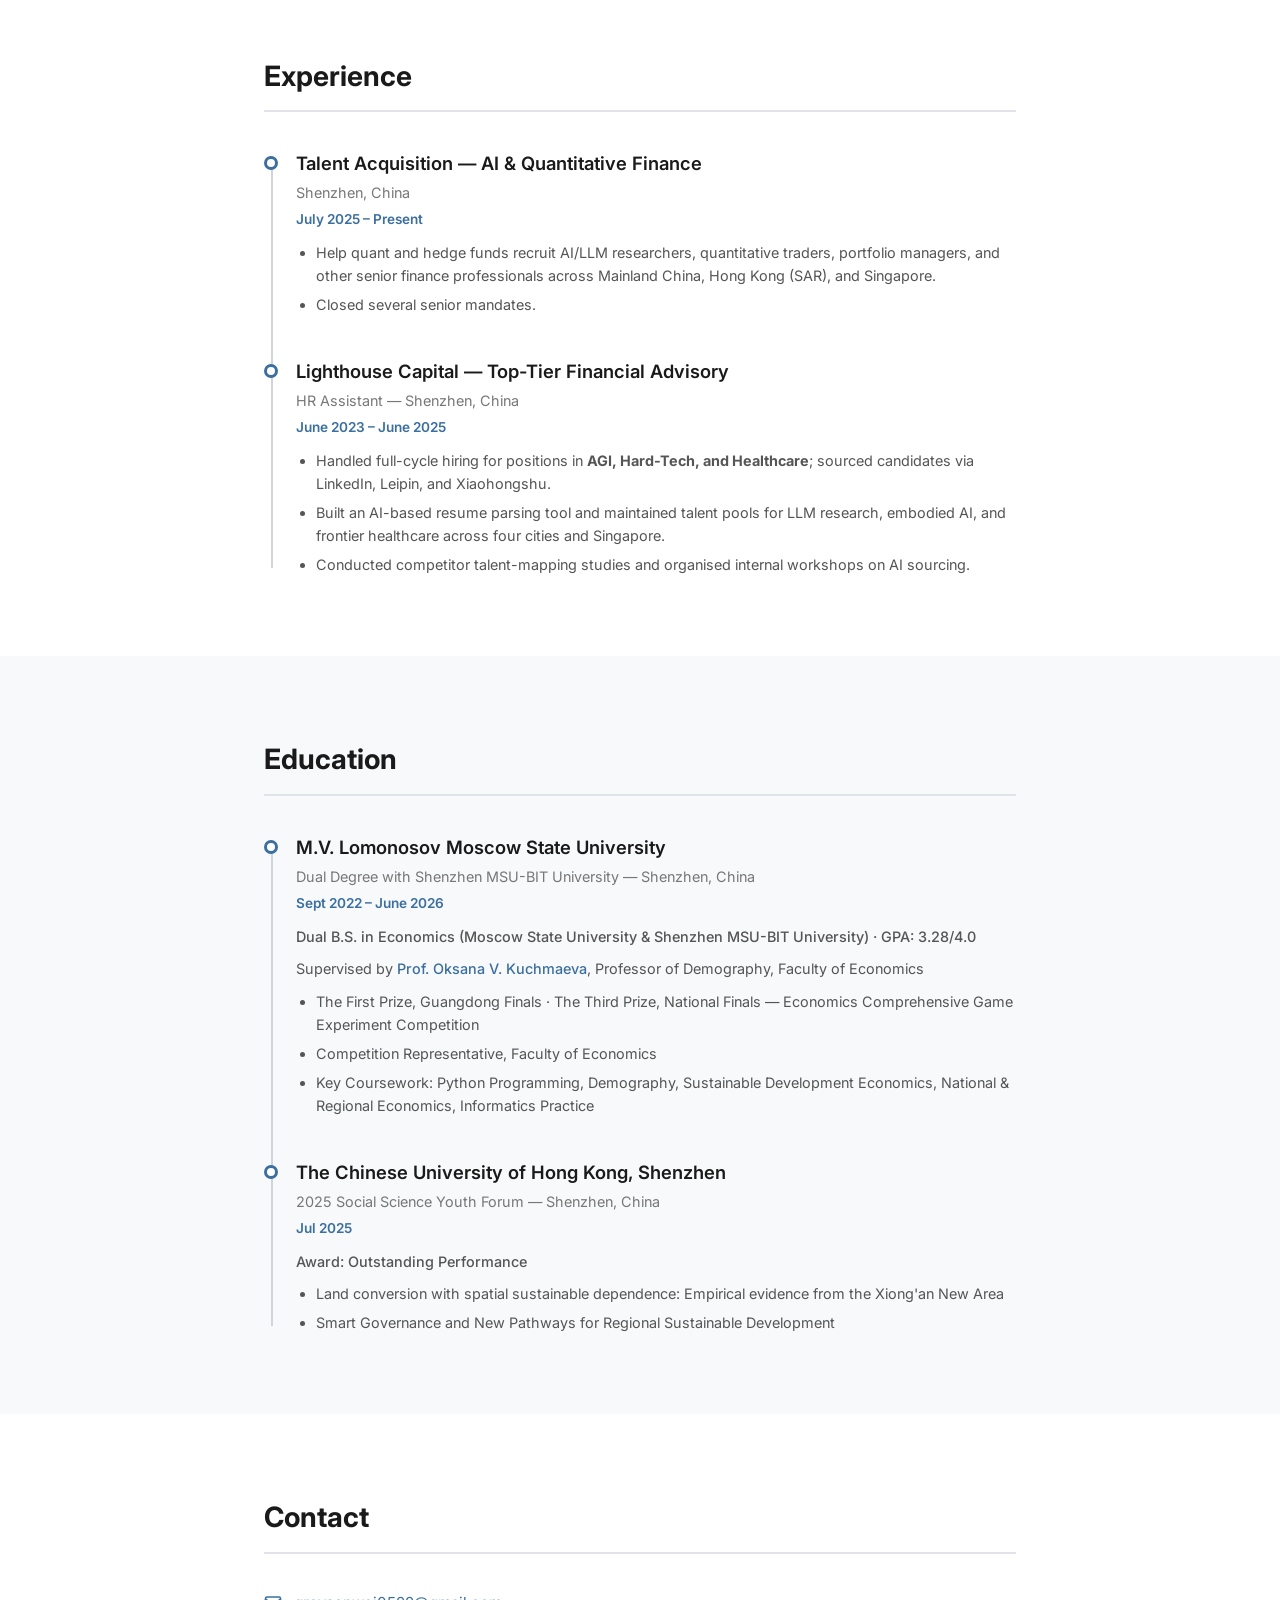
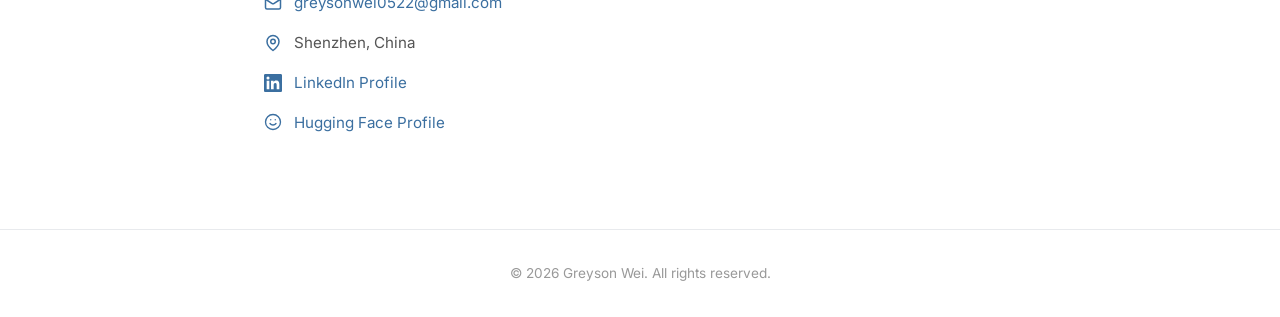
==== commit 5580afa9: "chore: remove all references to previous employer and campus recruitment project - About: drop the '" ====
--- a/index.html
+++ b/index.html
@@ -25,7 +25,6 @@
         <li><a href="#work-log">Work Log</a></li>
         <li><a href="#experience">Experience</a></li>
         <li><a href="#education">Education</a></li>
-        <li><a href="#projects">Projects</a></li>
         <li><a href="#contact">Contact</a></li>
       </ul>
     </div>
@@ -67,7 +66,7 @@
       <h2 class="section-title">About Me</h2>
       <div class="about-content">
         <p>
-          Greyson Wei (魏龙) is now a talent acquisition professional at a boutique search firm, specializing in recruiting for AI, quantitative finance, and venture capital across Mainland China, Hong Kong (SAR), and Singapore.
+          Greyson Wei (魏龙) is a talent acquisition professional specializing in AI, quantitative finance, and venture capital search across Mainland China, Hong Kong (SAR), and Singapore.
         </p>
         <p>
           Greyson holds dual B.S. degrees in Economics from M.V. Lomonosov Moscow State University and Shenzhen MSU-BIT University (2022&ndash;2026), where he was advised by <a href="https://istina.msu.ru/workers/30251946/" target="_blank" rel="noopener">Prof. Oksana V. Kuchmaeva</a> (Demography, Faculty of Economics). Previously, he was an HR Assistant at Lighthouse Capital, where he built an AI-based resume parsing tool and maintained talent pools for LLM research and frontier healthcare.
@@ -84,11 +83,6 @@
     <div class="container">
       <h2 class="section-title">Work Log</h2>
       <div class="log-list">
-        <article class="log-item">
-          <time class="log-date">2026-06-09</time>
-          <h3 class="log-title"><a href="#">一天搞定校招主KV设计</a></h3>
-          <p class="log-excerpt">上午启动校招主KV设计，下午就把整张蓝色科技风长图海报全部搞定了。</p>
-        </article>
         <article class="log-item">
           <time class="log-date">2026-06-08</time>
           <h3 class="log-title"><a href="#">将AI Agent集成到简历解析工具</a></h3>
@@ -113,12 +107,12 @@
         <div class="timeline-item">
           <div class="timeline-marker"></div>
           <div class="timeline-content">
-            <h3>Boutique Search Firm</h3>
-            <p class="timeline-sub">Talent Acquisition Assistant &mdash; Shenzhen, China</p>
+            <h3>Talent Acquisition &mdash; AI &amp; Quantitative Finance</h3>
+            <p class="timeline-sub">Shenzhen, China</p>
             <p class="timeline-date">July 2025 &ndash; Present</p>
             <ul class="timeline-details">
               <li>Help quant and hedge funds recruit AI/LLM researchers, quantitative traders, portfolio managers, and other senior finance professionals across Mainland China, Hong Kong (SAR), and Singapore.</li>
-              <li>Founded the firm's campus-hiring programme; closed several senior mandates.</li>
+              <li>Closed several senior mandates.</li>
             </ul>
           </div>
         </div>
@@ -181,23 +175,6 @@
     </div>
   </section>
 
-  <!-- ===== Projects ===== -->
-  <section id="projects" class="section section-alt">
-    <div class="container">
-      <h2 class="section-title">Projects</h2>
-      <div class="projects-grid">
-        <a href="assets/campus-recruitment-kv.png" target="_blank" rel="noopener" class="project-card">
-          <div class="project-card-thumb">
-            <img src="assets/campus-recruitment-kv.png" alt="Campus Recruitment Key Visual" loading="lazy" />
-          </div>
-          <h3>Campus Recruitment KV</h3>
-          <p>Blue tech-style long-scroll campus recruitment poster. Designed the full key visual in one day.</p>
-          <span class="project-link">View Full Image &rarr;</span>
-        </a>
-      </div>
-    </div>
-  </section>
-
   <!-- ===== Contact ===== -->
   <section id="contact" class="section">
     <div class="container">
--- a/css/style.css
+++ b/css/style.css
@@ -374,81 +374,6 @@
 .skill-card p {
   font-size: 0.9rem;
   color: #555;
-}
-
-/* ===== Projects ===== */
-.projects-grid {
-  display: grid;
-  grid-template-columns: repeat(auto-fit, minmax(280px, 1fr));
-  gap: 20px;
-}
-
-.project-card {
-  display: flex;
-  flex-direction: column;
-  align-items: flex-start;
-  background: #fff;
-  border: 1px solid #e0e4e8;
-  border-radius: 10px;
-  padding: 28px;
-  color: #444;
-  text-decoration: none;
-  transition: box-shadow 0.2s, transform 0.2s, border-color 0.2s;
-}
-
-.project-card:hover {
-  box-shadow: 0 4px 16px rgba(0, 0, 0, 0.06);
-  transform: translateY(-2px);
-  border-color: #3b6fa0;
-}
-
-.project-card-icon {
-  margin-bottom: 16px;
-}
-
-.project-card-thumb {
-  width: 100%;
-  height: 160px;
-  overflow: hidden;
-  border-radius: 8px;
-  margin-bottom: 16px;
-}
-
-.project-card-thumb img {
-  width: 100%;
-  height: 100%;
-  object-fit: cover;
-  object-position: top center;
-  transition: transform 0.3s;
-}
-
-.project-card:hover .project-card-thumb img {
-  transform: scale(1.03);
-}
-
-.project-card h3 {
-  font-size: 1.1rem;
-  font-weight: 600;
-  color: #1a1a1a;
-  margin-bottom: 8px;
-}
-
-.project-card p {
-  font-size: 0.9rem;
-  color: #555;
-  margin-bottom: 16px;
-  line-height: 1.5;
-}
-
-.project-link {
-  font-size: 0.85rem;
-  font-weight: 500;
-  color: #3b6fa0;
-  transition: gap 0.2s;
-}
-
-.project-card:hover .project-link {
-  color: #1a4d7a;
 }
 
 /* ===== Work Log ===== */
